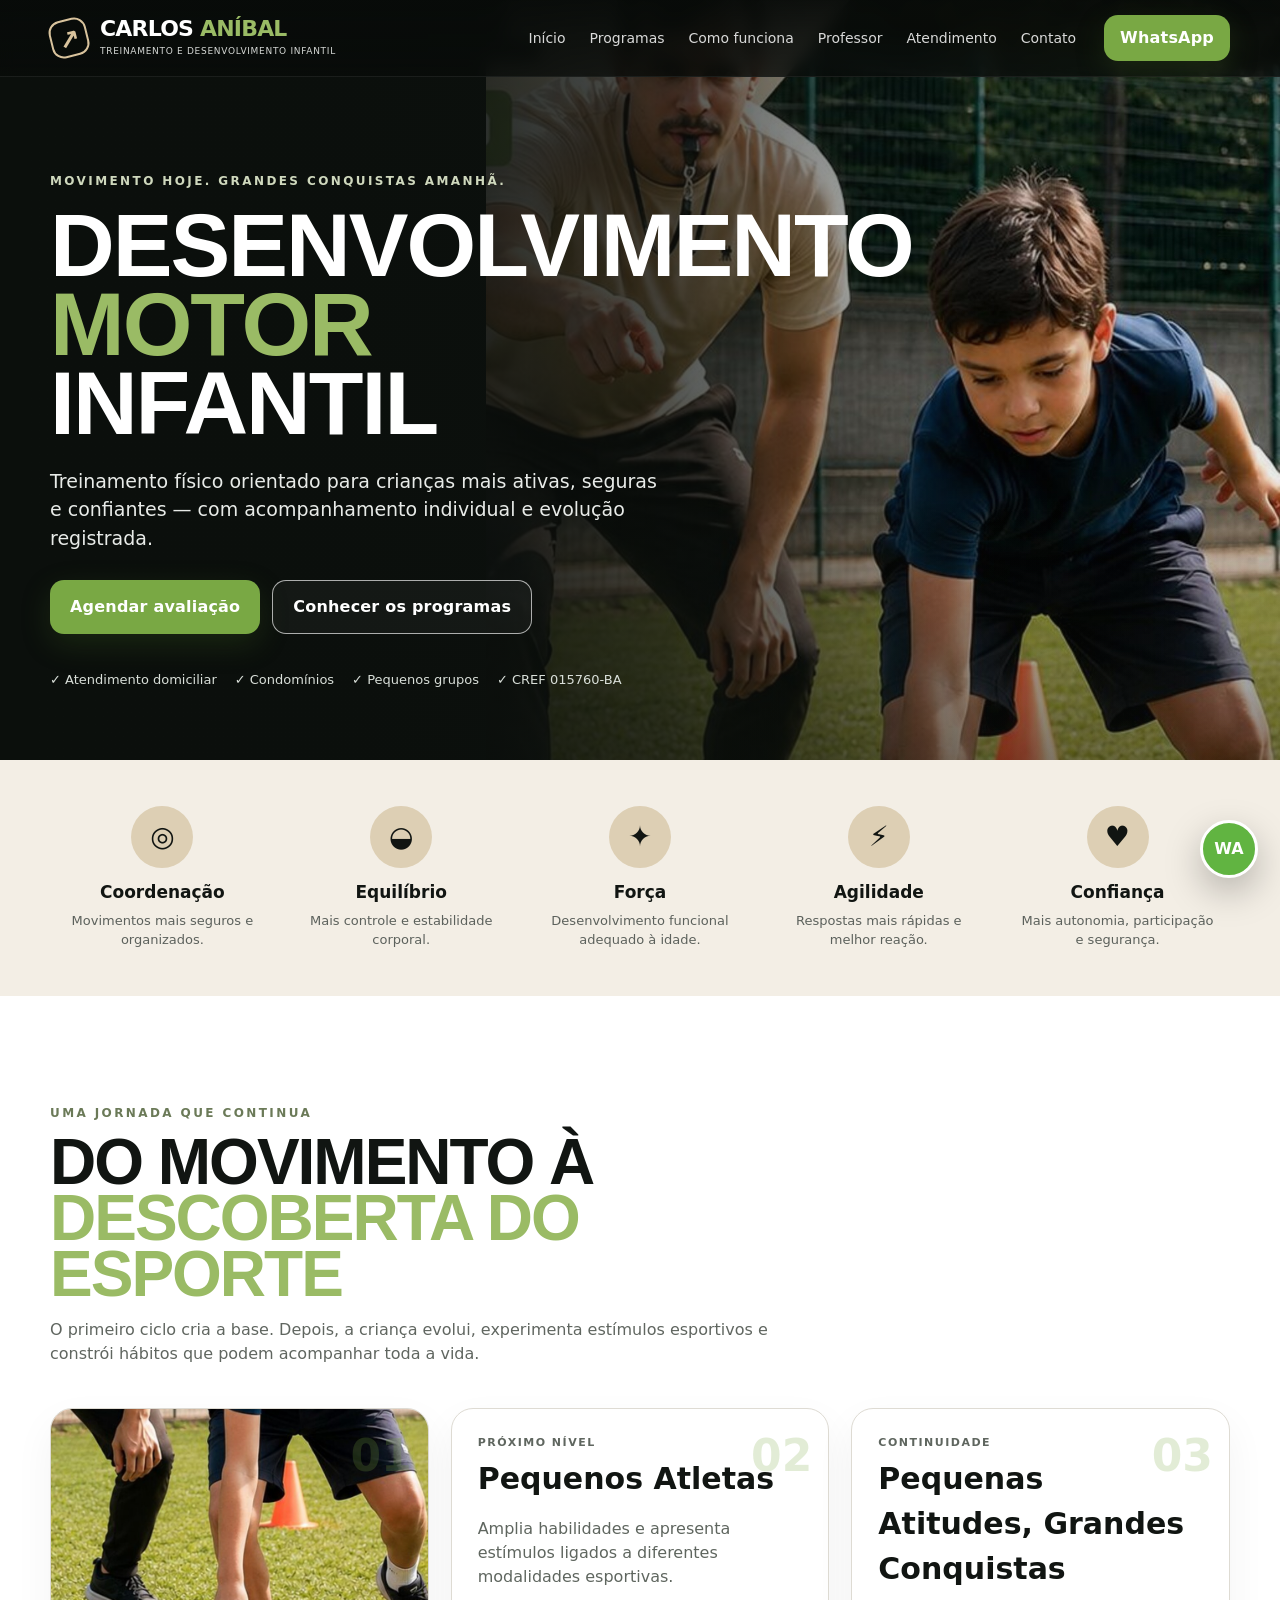
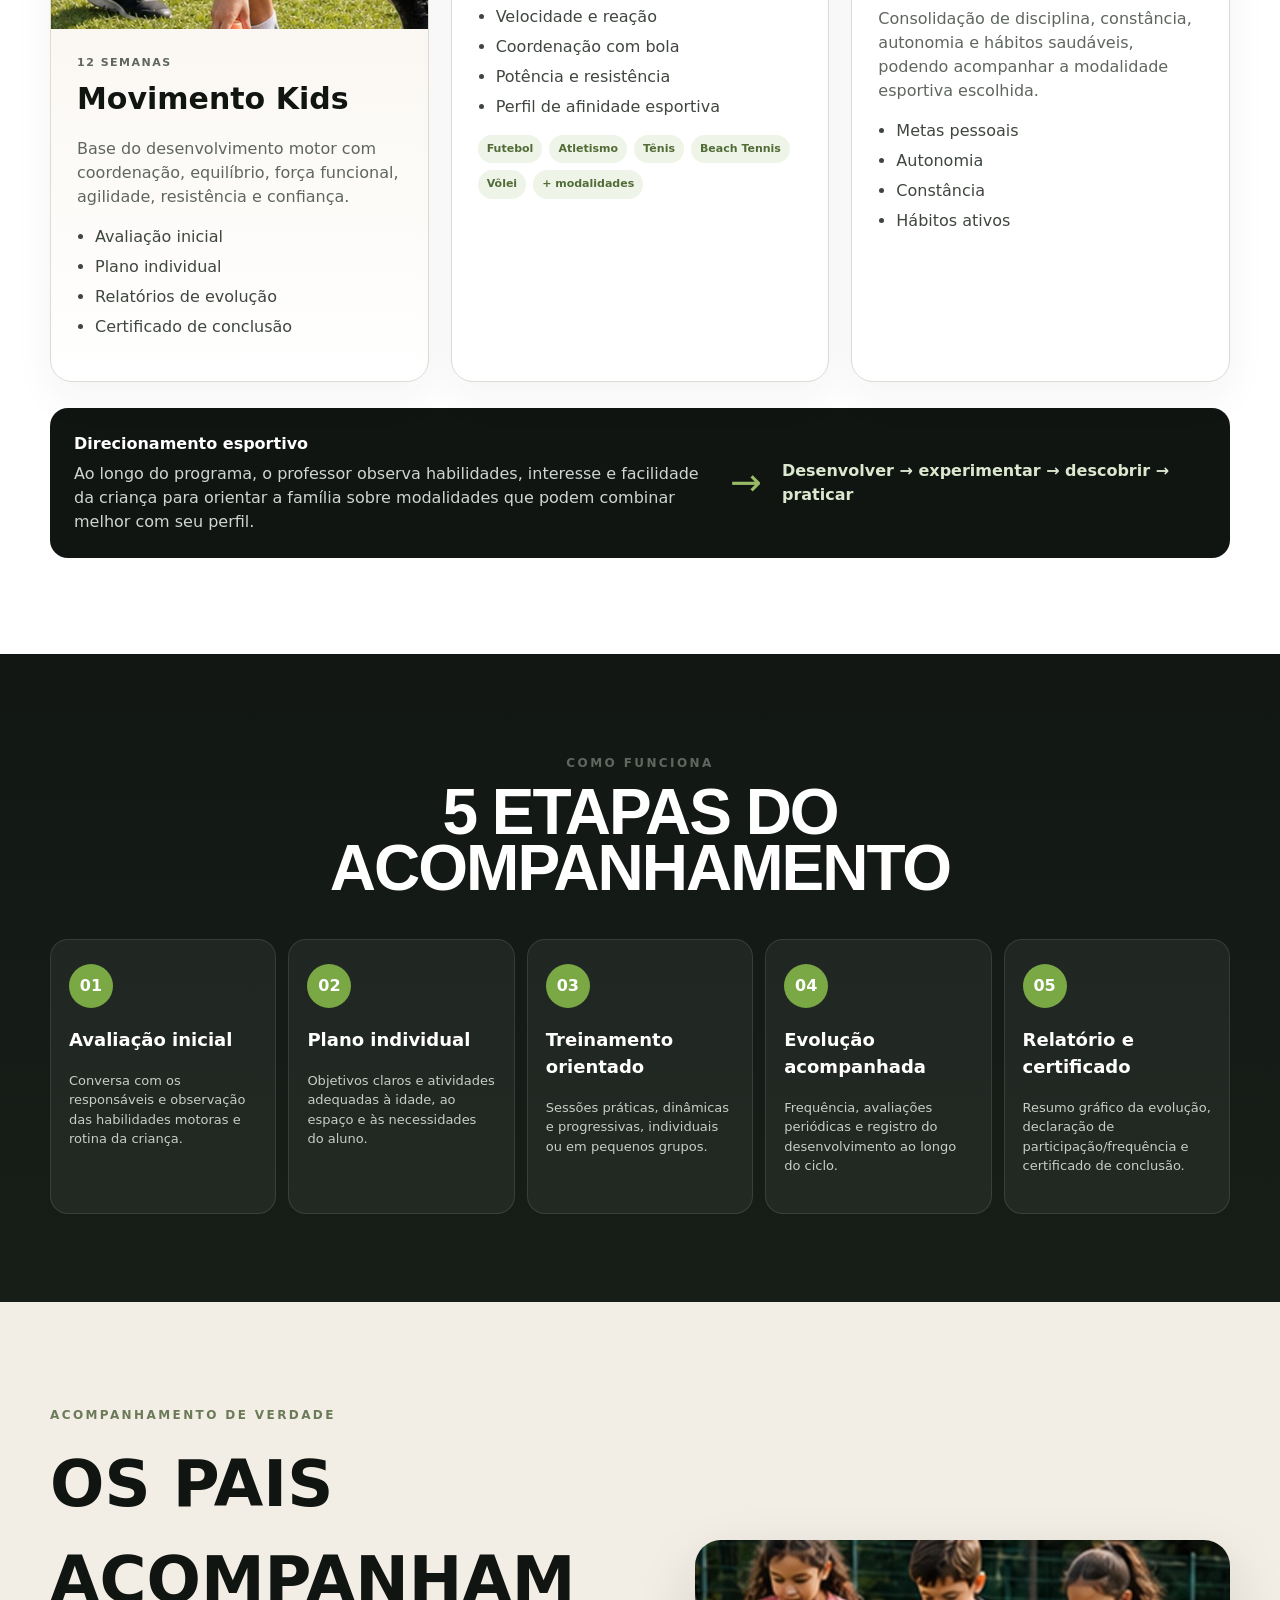
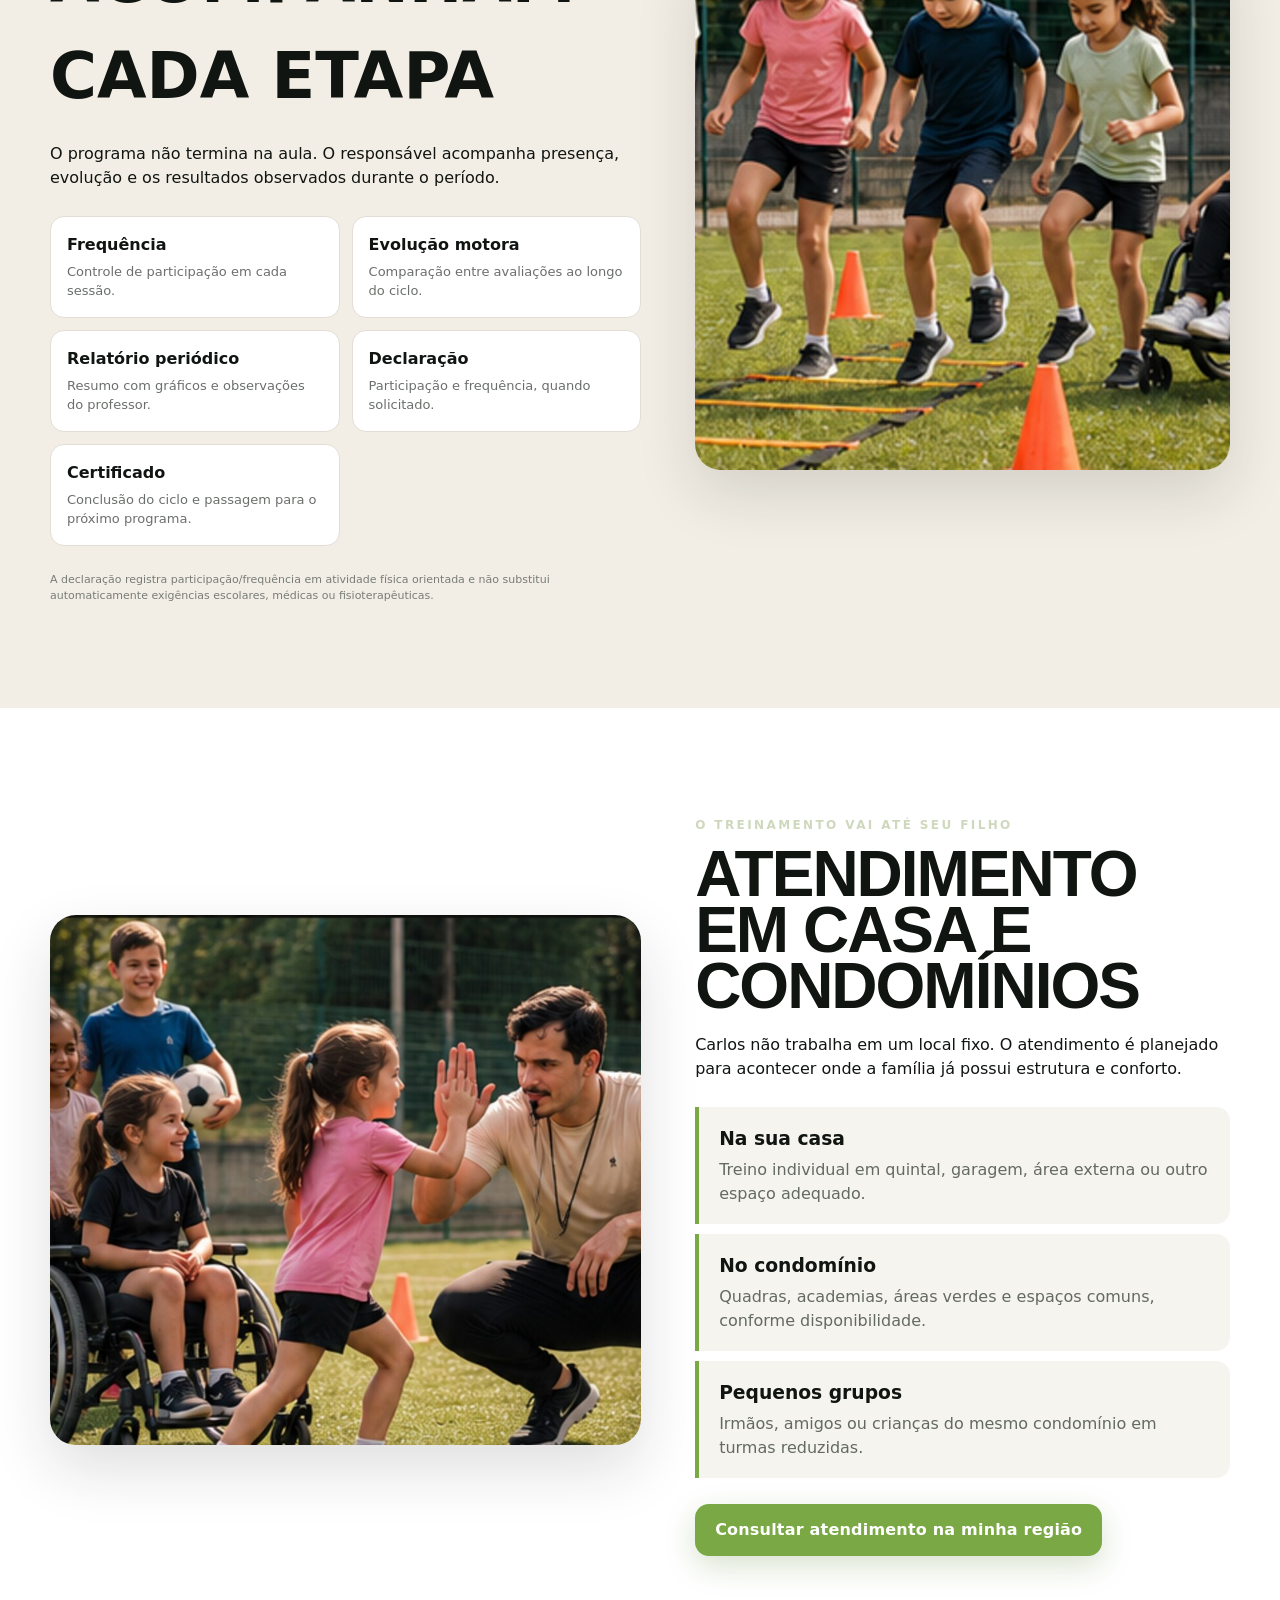
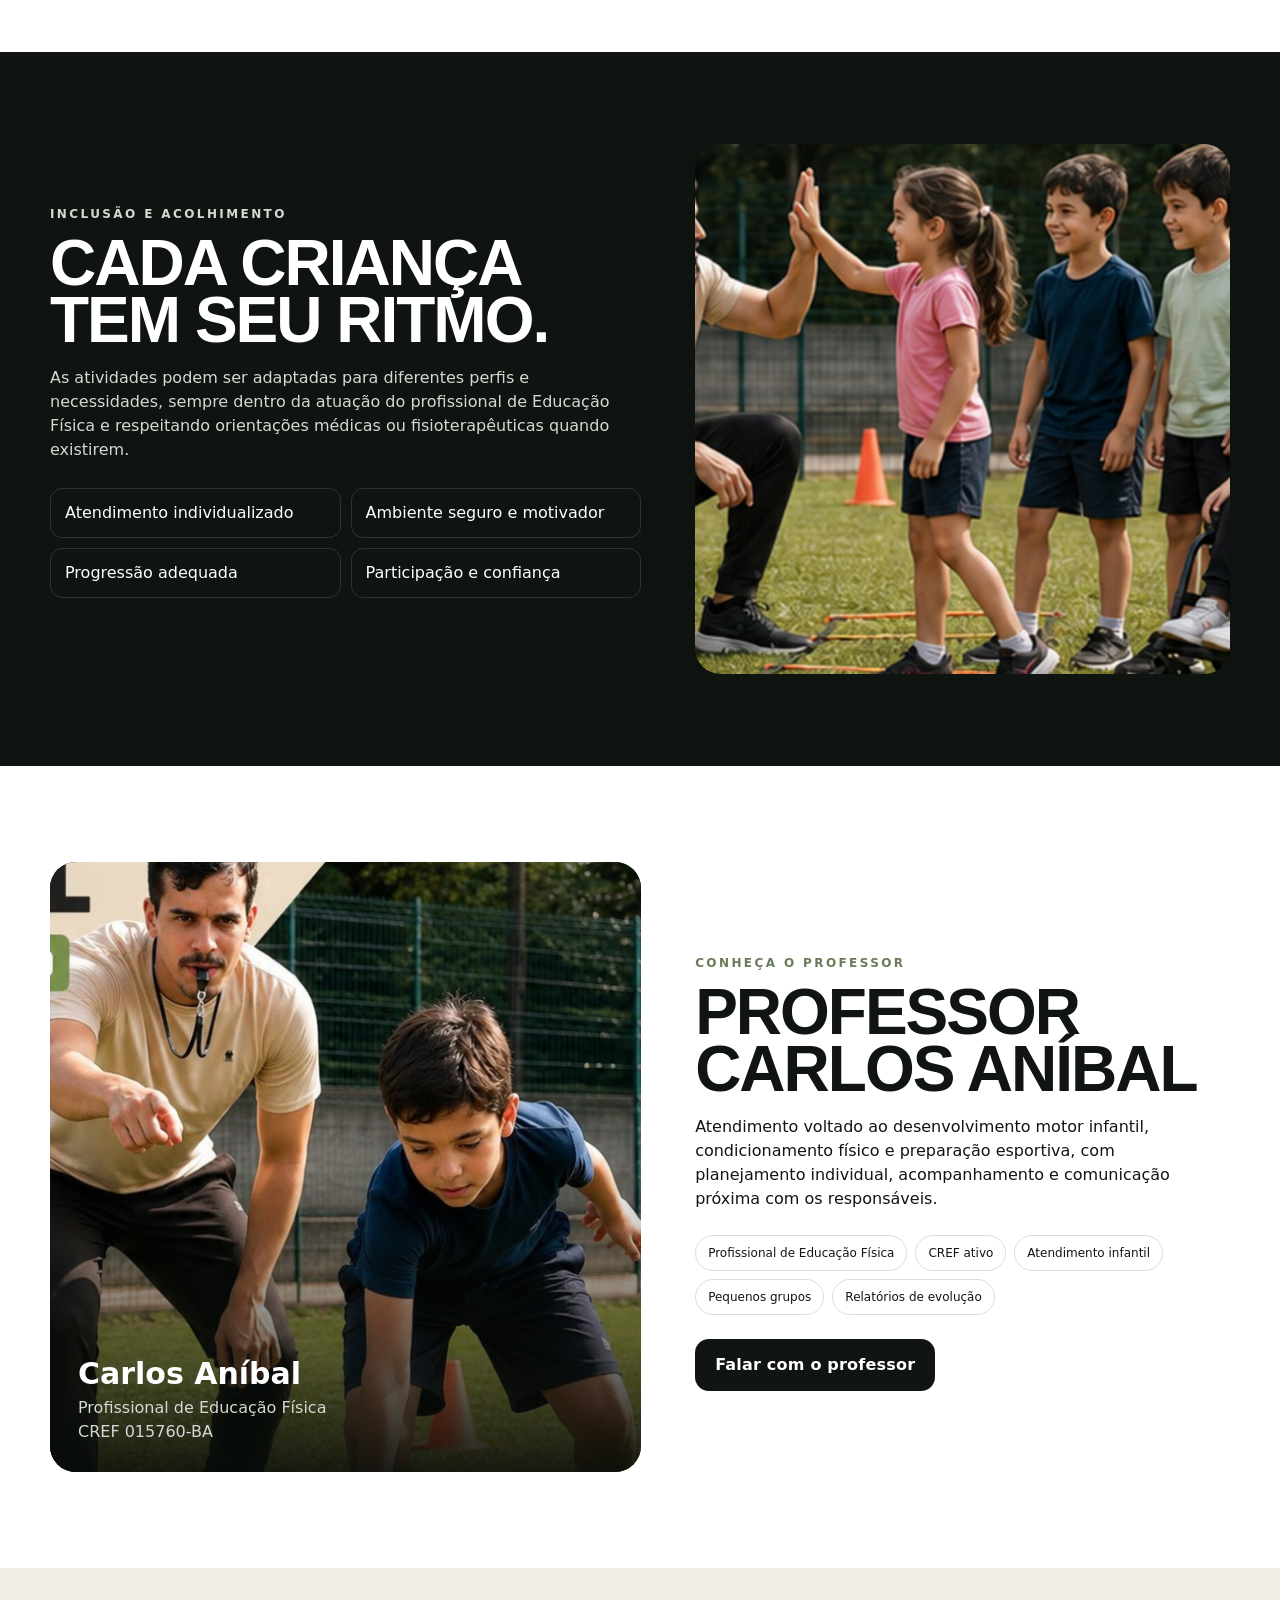
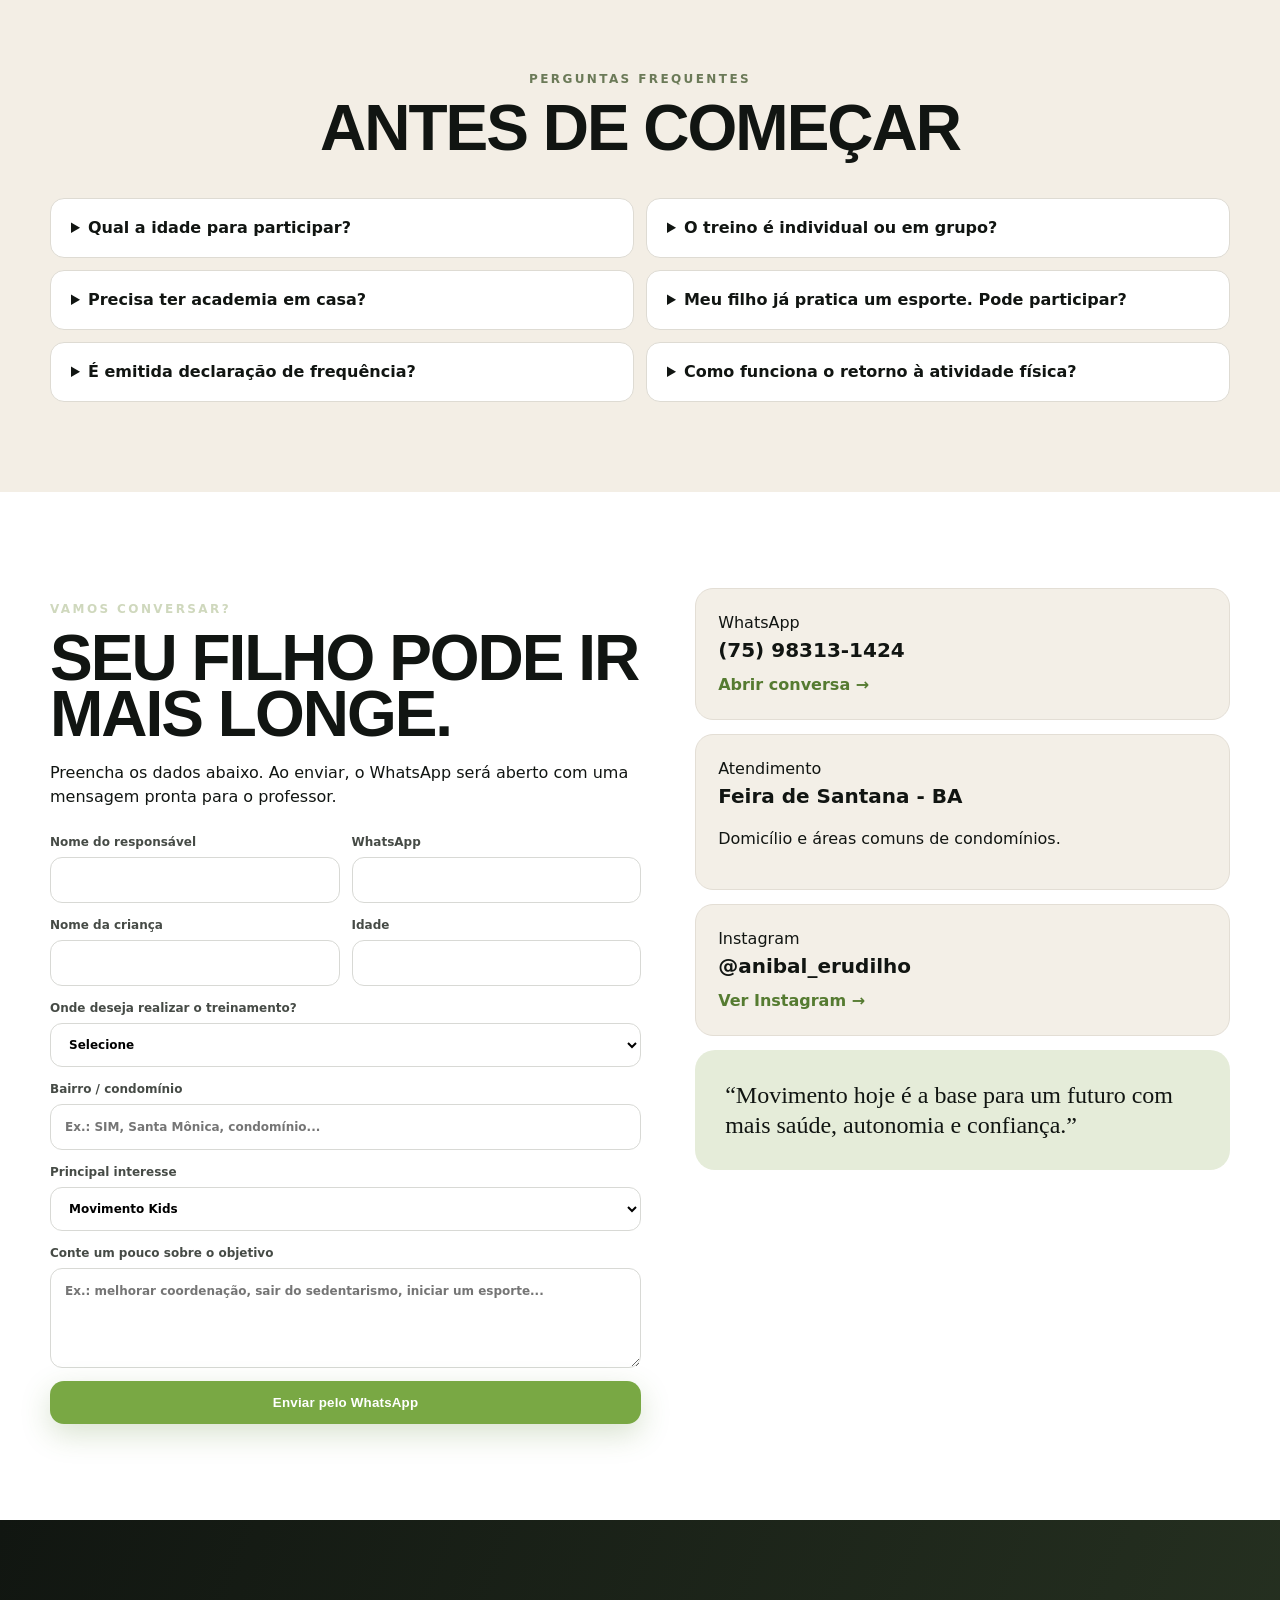
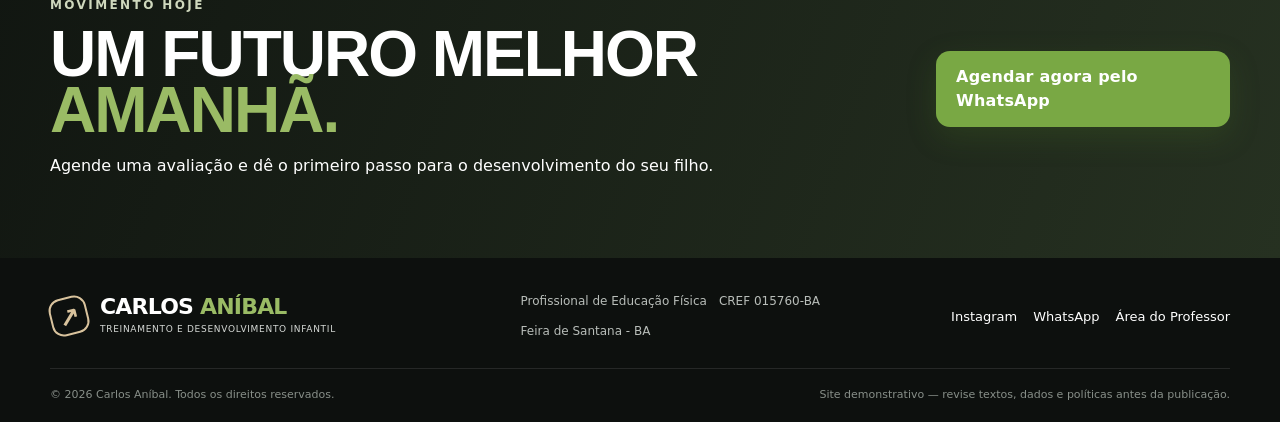
==== index.html @ 3e988e14 "aumento index e elimino preview" ====
<!doctype html>
<html lang="pt-BR">
<head>
<meta charset="utf-8">
<meta name="viewport" content="width=device-width,initial-scale=1">
<meta name="theme-color" content="#101411">
<meta name="description" content="Treinamento infantil personalizado em domicílio e condomínios em Feira de Santana. Desenvolvimento motor, coordenação, equilíbrio, agilidade e preparação esportiva.">
<title>Carlos Aníbal | Treinamento e Desenvolvimento Infantil</title>
<link rel="stylesheet" href="assets/css/style.css">
</head>
<body>
<header class="site-header" id="inicio">
  <div class="container nav-wrap">
    <a class="brand" href="#inicio" aria-label="Carlos Aníbal - Início">
      <span class="brand-icon" aria-hidden="true">↗</span>
      <span><strong>CARLOS <em>ANÍBAL</em></strong><small>Treinamento e Desenvolvimento Infantil</small></span>
    </a>
    <button class="nav-toggle" id="navToggle" aria-label="Abrir menu" aria-expanded="false">☰</button>
    <nav class="main-nav" id="mainNav">
      <a href="#inicio">Início</a>
      <a href="#programas">Programas</a>
      <a href="#como-funciona">Como funciona</a>
      <a href="#professor">Professor</a>
      <a href="#atendimento">Atendimento</a>
      <a href="#contato">Contato</a>
    </nav>
    <a class="btn btn-whatsapp nav-cta" href="https://wa.me/5575983131424?text=Ol%C3%A1%2C%20Professor%20Carlos%20An%C3%ADbal%21%20Gostaria%20de%20saber%20mais%20sobre%20o%20treinamento%20infantil%20e%20agendar%20uma%20avalia%C3%A7%C3%A3o." target="_blank" rel="noopener">WhatsApp</a>
  </div>
</header>

<main>
<section class="hero">
  <div class="hero-media" aria-hidden="true"><img src="assets/img/hero-carlos.jpg" alt=""></div>
  <div class="hero-overlay"></div>
  <div class="container hero-grid">
    <div class="hero-copy reveal">
      <p class="eyebrow">Movimento hoje. Grandes conquistas amanhã.</p>
      <h1>DESENVOLVIMENTO <span>MOTOR</span> INFANTIL</h1>
      <p class="hero-lead">Treinamento físico orientado para crianças mais ativas, seguras e confiantes — com acompanhamento individual e evolução registrada.</p>
      <div class="hero-actions">
        <a class="btn btn-primary" href="https://wa.me/5575983131424?text=Ol%C3%A1%2C%20Professor%20Carlos%20An%C3%ADbal%21%20Gostaria%20de%20saber%20mais%20sobre%20o%20treinamento%20infantil%20e%20agendar%20uma%20avalia%C3%A7%C3%A3o." target="_blank" rel="noopener">Agendar avaliação</a>
        <a class="btn btn-ghost" href="#programas">Conhecer os programas</a>
      </div>
      <div class="trust-row">
        <span>✓ Atendimento domiciliar</span>
        <span>✓ Condomínios</span>
        <span>✓ Pequenos grupos</span>
        <span>✓ CREF 015760-BA</span>
      </div>
    </div>
  </div>
</section>

<section class="benefits section-light">
  <div class="container benefit-grid">
    <article><span class="round-icon">◎</span><h3>Coordenação</h3><p>Movimentos mais seguros e organizados.</p></article>
    <article><span class="round-icon">◒</span><h3>Equilíbrio</h3><p>Mais controle e estabilidade corporal.</p></article>
    <article><span class="round-icon">✦</span><h3>Força</h3><p>Desenvolvimento funcional adequado à idade.</p></article>
    <article><span class="round-icon">⚡</span><h3>Agilidade</h3><p>Respostas mais rápidas e melhor reação.</p></article>
    <article><span class="round-icon">♥</span><h3>Confiança</h3><p>Mais autonomia, participação e segurança.</p></article>
  </div>
</section>

<section class="programs" id="programas">
  <div class="container">
    <div class="section-heading reveal">
      <p class="eyebrow dark">Uma jornada que continua</p>
      <h2>DO MOVIMENTO À <span>DESCOBERTA DO ESPORTE</span></h2>
      <p>O primeiro ciclo cria a base. Depois, a criança evolui, experimenta estímulos esportivos e constrói hábitos que podem acompanhar toda a vida.</p>
    </div>
    <div class="journey-line reveal">
      <article class="program-card featured">
        <div class="program-number">01</div>
        <div class="program-image"><img src="assets/img/movimento-kids.jpg" alt="Criança em atividade de desenvolvimento motor"></div>
        <div class="program-body">
          <p class="kicker">12 semanas</p>
          <h3>Movimento Kids</h3>
          <p>Base do desenvolvimento motor com coordenação, equilíbrio, força funcional, agilidade, resistência e confiança.</p>
          <ul><li>Avaliação inicial</li><li>Plano individual</li><li>Relatórios de evolução</li><li>Certificado de conclusão</li></ul>
        </div>
      </article>
      <article class="program-card">
        <div class="program-number">02</div>
        <div class="program-body">
          <p class="kicker">Próximo nível</p>
          <h3>Pequenos Atletas</h3>
          <p>Amplia habilidades e apresenta estímulos ligados a diferentes modalidades esportivas.</p>
          <ul><li>Velocidade e reação</li><li>Coordenação com bola</li><li>Potência e resistência</li><li>Perfil de afinidade esportiva</li></ul>
          <div class="sport-tags"><span>Futebol</span><span>Atletismo</span><span>Tênis</span><span>Beach Tennis</span><span>Vôlei</span><span>+ modalidades</span></div>
        </div>
      </article>
      <article class="program-card">
        <div class="program-number">03</div>
        <div class="program-body">
          <p class="kicker">Continuidade</p>
          <h3>Pequenas Atitudes, Grandes Conquistas</h3>
          <p>Consolidação de disciplina, constância, autonomia e hábitos saudáveis, podendo acompanhar a modalidade esportiva escolhida.</p>
          <ul><li>Metas pessoais</li><li>Autonomia</li><li>Constância</li><li>Hábitos ativos</li></ul>
        </div>
      </article>
    </div>
    <div class="sports-direction reveal">
      <div><strong>Direcionamento esportivo</strong><p>Ao longo do programa, o professor observa habilidades, interesse e facilidade da criança para orientar a família sobre modalidades que podem combinar melhor com seu perfil.</p></div>
      <span class="direction-arrow">→</span>
      <div class="direction-result"><strong>Desenvolver → experimentar → descobrir → praticar</strong></div>
    </div>
  </div>
</section>

<section class="how" id="como-funciona">
  <div class="container">
    <div class="section-heading centered reveal">
      <p class="eyebrow">Como funciona</p>
      <h2>5 ETAPAS DO ACOMPANHAMENTO</h2>
    </div>
    <div class="steps">
      <article><span>01</span><h3>Avaliação inicial</h3><p>Conversa com os responsáveis e observação das habilidades motoras e rotina da criança.</p></article>
      <article><span>02</span><h3>Plano individual</h3><p>Objetivos claros e atividades adequadas à idade, ao espaço e às necessidades do aluno.</p></article>
      <article><span>03</span><h3>Treinamento orientado</h3><p>Sessões práticas, dinâmicas e progressivas, individuais ou em pequenos grupos.</p></article>
      <article><span>04</span><h3>Evolução acompanhada</h3><p>Frequência, avaliações periódicas e registro do desenvolvimento ao longo do ciclo.</p></article>
      <article><span>05</span><h3>Relatório e certificado</h3><p>Resumo gráfico da evolução, declaração de participação/frequência e certificado de conclusão.</p></article>
    </div>
  </div>
</section>

<section class="parents section-light">
  <div class="container parents-grid">
    <div class="parents-copy reveal">
      <p class="eyebrow dark">Acompanhamento de verdade</p>
      <h2>OS PAIS ACOMPANHAM CADA ETAPA</h2>
      <p>O programa não termina na aula. O responsável acompanha presença, evolução e os resultados observados durante o período.</p>
      <div class="parent-items">
        <div><strong>Frequência</strong><span>Controle de participação em cada sessão.</span></div>
        <div><strong>Evolução motora</strong><span>Comparação entre avaliações ao longo do ciclo.</span></div>
        <div><strong>Relatório periódico</strong><span>Resumo com gráficos e observações do professor.</span></div>
        <div><strong>Declaração</strong><span>Participação e frequência, quando solicitado.</span></div>
        <div><strong>Certificado</strong><span>Conclusão do ciclo e passagem para o próximo programa.</span></div>
      </div>
      <p class="fine-print">A declaração registra participação/frequência em atividade física orientada e não substitui automaticamente exigências escolares, médicas ou fisioterapêuticas.</p>
    </div>
    <div class="parents-visual reveal"><img src="assets/img/inclusao-grupo.jpg" alt="Professor acompanhando crianças em atividade física inclusiva"></div>
  </div>
</section>

<section class="attendance" id="atendimento">
  <div class="container attendance-grid">
    <div class="attendance-visual reveal"><img src="assets/img/grupo-contato.jpg" alt="Atendimento infantil com professor e crianças"></div>
    <div class="attendance-copy reveal">
      <p class="eyebrow">O treinamento vai até seu filho</p>
      <h2>ATENDIMENTO EM CASA E CONDOMÍNIOS</h2>
      <p>Carlos não trabalha em um local fixo. O atendimento é planejado para acontecer onde a família já possui estrutura e conforto.</p>
      <div class="service-cards">
        <article><h3>Na sua casa</h3><p>Treino individual em quintal, garagem, área externa ou outro espaço adequado.</p></article>
        <article><h3>No condomínio</h3><p>Quadras, academias, áreas verdes e espaços comuns, conforme disponibilidade.</p></article>
        <article><h3>Pequenos grupos</h3><p>Irmãos, amigos ou crianças do mesmo condomínio em turmas reduzidas.</p></article>
      </div>
      <a class="btn btn-primary" href="#contato">Consultar atendimento na minha região</a>
    </div>
  </div>
</section>

<section class="inclusive section-dark">
  <div class="container inclusive-grid">
    <div class="inclusive-copy reveal">
      <p class="eyebrow">Inclusão e acolhimento</p>
      <h2>CADA CRIANÇA TEM SEU RITMO.</h2>
      <p>As atividades podem ser adaptadas para diferentes perfis e necessidades, sempre dentro da atuação do profissional de Educação Física e respeitando orientações médicas ou fisioterapêuticas quando existirem.</p>
      <ul class="check-list"><li>Atendimento individualizado</li><li>Ambiente seguro e motivador</li><li>Progressão adequada</li><li>Participação e confiança</li></ul>
    </div>
    <div class="inclusive-visual reveal"><img src="assets/img/professor-criancas.jpg" alt="Professor com crianças em atividade física inclusiva"></div>
  </div>
</section>

<section class="professor" id="professor">
  <div class="container professor-grid">
    <div class="professor-card reveal"><img src="assets/img/hero-carlos.jpg" alt="Professor Carlos Aníbal"><div><strong>Carlos Aníbal</strong><span>Profissional de Educação Física</span><span>CREF 015760-BA</span></div></div>
    <div class="professor-copy reveal">
      <p class="eyebrow dark">Conheça o professor</p>
      <h2>PROFESSOR CARLOS ANÍBAL</h2>
      <p>Atendimento voltado ao desenvolvimento motor infantil, condicionamento físico e preparação esportiva, com planejamento individual, acompanhamento e comunicação próxima com os responsáveis.</p>
      <div class="credentials">
        <span>Profissional de Educação Física</span><span>CREF ativo</span><span>Atendimento infantil</span><span>Pequenos grupos</span><span>Relatórios de evolução</span>
      </div>
      <a class="btn btn-dark" href="https://wa.me/5575983131424?text=Ol%C3%A1%2C%20Professor%20Carlos%20An%C3%ADbal%21%20Gostaria%20de%20saber%20mais%20sobre%20o%20treinamento%20infantil%20e%20agendar%20uma%20avalia%C3%A7%C3%A3o." target="_blank" rel="noopener">Falar com o professor</a>
    </div>
  </div>
</section>

<section class="faq section-light">
  <div class="container">
    <div class="section-heading centered reveal"><p class="eyebrow dark">Perguntas frequentes</p><h2>ANTES DE COMEÇAR</h2></div>
    <div class="faq-grid">
      <details><summary>Qual a idade para participar?</summary><p>O atendimento é pensado principalmente para crianças em idade escolar. A faixa e o plano são definidos na avaliação inicial.</p></details>
      <details><summary>O treino é individual ou em grupo?</summary><p>As duas opções são possíveis. O atendimento individual oferece foco total; pequenos grupos favorecem interação e motivação.</p></details>
      <details><summary>Precisa ter academia em casa?</summary><p>Não. O programa pode usar materiais portáteis e o espaço disponível, desde que seja adequado e seguro para a atividade.</p></details>
      <details><summary>Meu filho já pratica um esporte. Pode participar?</summary><p>Sim. O treinamento pode atuar como preparação física complementar e ajudar a desenvolver capacidades úteis à modalidade.</p></details>
      <details><summary>É emitida declaração de frequência?</summary><p>Sim. O painel administrativo registra presença e permite gerar declaração de participação/frequência conforme o período realizado.</p></details>
      <details><summary>Como funciona o retorno à atividade física?</summary><p>Quando houver condição clínica, lesão ou recuperação, o treinamento deve respeitar a liberação e as orientações do profissional de saúde responsável.</p></details>
    </div>
  </div>
</section>

<section class="contact" id="contato">
  <div class="container contact-grid">
    <div class="contact-copy reveal">
      <p class="eyebrow">Vamos conversar?</p>
      <h2>SEU FILHO PODE IR MAIS LONGE.</h2>
      <p>Preencha os dados abaixo. Ao enviar, o WhatsApp será aberto com uma mensagem pronta para o professor.</p>
      <form id="contactForm" class="contact-form" data-whatsapp="5575983131424">
        <div class="field-row"><label>Nome do responsável<input required name="responsavel" autocomplete="name"></label><label>WhatsApp<input required name="telefone" inputmode="tel" autocomplete="tel"></label></div>
        <div class="field-row"><label>Nome da criança<input required name="crianca"></label><label>Idade<input required name="idade" type="number" min="3" max="18"></label></div>
        <label>Onde deseja realizar o treinamento?<select name="local" required><option value="">Selecione</option><option>Minha residência</option><option>Meu condomínio</option><option>Área comum do condomínio</option><option>Ainda não sei</option></select></label>
        <label>Bairro / condomínio<input name="bairro" placeholder="Ex.: SIM, Santa Mônica, condomínio..."></label>
        <label>Principal interesse<select name="interesse"><option>Movimento Kids</option><option>Pequenos Atletas</option><option>Preparação esportiva</option><option>Retorno gradual à atividade física</option><option>Pequenos grupos</option><option>Quero orientação do professor</option></select></label>
        <label>Conte um pouco sobre o objetivo<textarea name="objetivo" rows="4" placeholder="Ex.: melhorar coordenação, sair do sedentarismo, iniciar um esporte..."></textarea></label>
        <button class="btn btn-primary" type="submit">Enviar pelo WhatsApp</button>
      </form>
    </div>
    <aside class="contact-aside reveal">
      <div class="contact-box"><span>WhatsApp</span><strong>(75) 98313-1424</strong><a href="https://wa.me/5575983131424?text=Ol%C3%A1%2C%20Professor%20Carlos%20An%C3%ADbal%21%20Gostaria%20de%20saber%20mais%20sobre%20o%20treinamento%20infantil%20e%20agendar%20uma%20avalia%C3%A7%C3%A3o." target="_blank" rel="noopener">Abrir conversa →</a></div>
      <div class="contact-box"><span>Atendimento</span><strong>Feira de Santana - BA</strong><p>Domicílio e áreas comuns de condomínios.</p></div>
      <div class="contact-box"><span>Instagram</span><strong>@anibal_erudilho</strong><a href="https://instagram.com/anibal_erudilho" target="_blank" rel="noopener">Ver Instagram →</a></div>
      <blockquote>“Movimento hoje é a base para um futuro com mais saúde, autonomia e confiança.”</blockquote>
    </aside>
  </div>
</section>

<section class="final-cta">
  <div class="container final-cta-inner reveal"><div><p class="eyebrow">Movimento hoje</p><h2>UM FUTURO MELHOR <span>AMANHÃ.</span></h2><p>Agende uma avaliação e dê o primeiro passo para o desenvolvimento do seu filho.</p></div><a class="btn btn-primary" href="https://wa.me/5575983131424?text=Ol%C3%A1%2C%20Professor%20Carlos%20An%C3%ADbal%21%20Gostaria%20de%20saber%20mais%20sobre%20o%20treinamento%20infantil%20e%20agendar%20uma%20avalia%C3%A7%C3%A3o." target="_blank" rel="noopener">Agendar agora pelo WhatsApp</a></div>
</section>
</main>

<footer class="site-footer">
  <div class="container footer-top">
    <a class="brand" href="#inicio"><span class="brand-icon">↗</span><span><strong>CARLOS <em>ANÍBAL</em></strong><small>Treinamento e Desenvolvimento Infantil</small></span></a>
    <div class="footer-meta"><span>Profissional de Educação Física</span><span>CREF 015760-BA</span><span>Feira de Santana - BA</span></div>
    <div class="footer-links"><a href="https://instagram.com/anibal_erudilho" target="_blank" rel="noopener">Instagram</a><a href="https://wa.me/5575983131424?text=Ol%C3%A1%2C%20Professor%20Carlos%20An%C3%ADbal%21%20Gostaria%20de%20saber%20mais%20sobre%20o%20treinamento%20infantil%20e%20agendar%20uma%20avalia%C3%A7%C3%A3o." target="_blank" rel="noopener">WhatsApp</a><a href="admin/login.php">Área do Professor</a></div>
  </div>
  <div class="container footer-bottom"><span>© 2026 Carlos Aníbal. Todos os direitos reservados.</span><span>Site demonstrativo — revise textos, dados e políticas antes da publicação.</span></div>
</footer>

<a class="floating-wa" href="https://wa.me/5575983131424?text=Ol%C3%A1%2C%20Professor%20Carlos%20An%C3%ADbal%21%20Gostaria%20de%20saber%20mais%20sobre%20o%20treinamento%20infantil%20e%20agendar%20uma%20avalia%C3%A7%C3%A3o." target="_blank" rel="noopener" aria-label="Falar no WhatsApp">WA</a>
<script src="assets/js/script.js"></script>
</body>
</html>
---- assets/css/style.css ----
:root{
  --ink:#111512;--ink2:#1a201b;--green:#79a844;--green2:#9abb65;--cream:#f3eee5;--sand:#d9c39d;--white:#fff;--muted:#687069;--line:#dedbd3;--max:1180px;--radius:22px;
}
*{box-sizing:border-box}html{scroll-behavior:smooth}body{margin:0;font-family:Inter,ui-sans-serif,system-ui,-apple-system,BlinkMacSystemFont,"Segoe UI",sans-serif;color:var(--ink);background:#fff;line-height:1.5}img{display:block;max-width:100%}a{color:inherit;text-decoration:none}.container{width:min(var(--max),calc(100% - 40px));margin:auto}.site-header{position:fixed;inset:0 0 auto;z-index:1000;background:linear-gradient(to bottom,rgba(8,11,9,.96),rgba(8,11,9,.78));backdrop-filter:blur(8px);border-bottom:1px solid rgba(255,255,255,.08)}.nav-wrap{height:76px;display:flex;align-items:center;gap:28px}.brand{display:flex;align-items:center;gap:12px;color:#fff;min-width:max-content}.brand-icon{width:38px;height:38px;border:2px solid var(--sand);color:var(--sand);display:grid;place-items:center;border-radius:12px;font-size:26px;font-weight:900;transform:rotate(-14deg)}.brand strong{display:block;font-size:22px;line-height:1;font-weight:900;letter-spacing:-.8px}.brand em{font-style:normal;color:var(--green2)}.brand small{display:block;margin-top:5px;font-size:9px;text-transform:uppercase;letter-spacing:.7px;color:#d7dad7}.main-nav{margin-left:auto;display:flex;align-items:center;gap:24px}.main-nav a{color:#f5f5f5;font-size:14px;opacity:.88}.main-nav a:hover{color:var(--green2)}.btn{border:0;border-radius:14px;padding:14px 20px;font-weight:800;letter-spacing:.2px;display:inline-flex;align-items:center;justify-content:center;gap:9px;cursor:pointer;transition:.2s ease}.btn:hover{transform:translateY(-2px)}.btn-primary,.btn-whatsapp{background:var(--green);color:#fff;box-shadow:0 10px 30px rgba(78,121,35,.22)}.btn-whatsapp{padding:11px 16px}.btn-ghost{border:1px solid rgba(255,255,255,.65);color:#fff;background:rgba(255,255,255,.04)}.btn-dark{background:var(--ink);color:#fff}.nav-toggle{display:none;background:none;border:0;color:#fff;font-size:26px}.hero{min-height:760px;position:relative;background:#0d120f;color:#fff;overflow:hidden}.hero-media{position:absolute;inset:0 0 0 38%;}.hero-media img{width:100%;height:100%;object-fit:cover;object-position:center 28%}.hero-overlay{position:absolute;inset:0;background:linear-gradient(90deg,#0b0f0c 0%,rgba(11,15,12,.96) 28%,rgba(11,15,12,.72) 52%,rgba(11,15,12,.15) 78%,rgba(11,15,12,.08) 100%),linear-gradient(0deg,rgba(11,15,12,.45),transparent 35%)}.hero-grid{position:relative;z-index:2;min-height:760px;display:grid;align-items:center;padding-top:90px}.hero-copy{max-width:700px}.eyebrow{text-transform:uppercase;letter-spacing:2.4px;font-size:12px;font-weight:800;color:#cfd8bd}.eyebrow.dark{color:#6b7a58}.hero h1,.section-heading h2,.attendance h2,.inclusive h2,.professor h2,.contact h2,.final-cta h2{font-family:"Arial Narrow",Impact,Haettenschweiler,sans-serif;font-size:clamp(52px,7vw,92px);line-height:.88;margin:16px 0 24px;letter-spacing:-2px}.hero h1 span,.section-heading h2 span,.final-cta h2 span{color:var(--green2)}.hero-lead{font-size:19px;max-width:620px;color:#e8ebe8}.hero-actions{display:flex;gap:12px;flex-wrap:wrap;margin-top:28px}.trust-row{display:flex;gap:18px;flex-wrap:wrap;margin-top:36px;color:#d9dfd9;font-size:13px}.benefits{padding:34px 0}.section-light{background:var(--cream)}.benefit-grid{display:grid;grid-template-columns:repeat(5,1fr);gap:14px}.benefit-grid article{text-align:center;padding:12px}.round-icon{display:grid;place-items:center;width:62px;height:62px;border-radius:50%;background:#ddcfb4;margin:0 auto 12px;font-size:28px}.benefit-grid h3{margin:5px 0;font-size:17px}.benefit-grid p{margin:0;color:#5c615c;font-size:13px}.programs{padding:96px 0;background:#fff}.section-heading{max-width:780px;margin-bottom:42px}.section-heading.centered{text-align:center;margin-left:auto;margin-right:auto}.section-heading h2{font-size:clamp(42px,5vw,68px);margin:9px 0 16px}.section-heading p{color:#606660}.journey-line{display:grid;grid-template-columns:repeat(3,1fr);gap:22px}.program-card{border:1px solid var(--line);border-radius:var(--radius);overflow:hidden;background:#fff;position:relative;box-shadow:0 16px 40px rgba(26,32,27,.05)}.program-card.featured{background:linear-gradient(180deg,#f8f3eb,#fff)}.program-number{position:absolute;top:14px;right:16px;font-size:44px;font-weight:900;color:rgba(121,168,68,.22);z-index:2}.program-image{height:220px;overflow:hidden}.program-image img{width:100%;height:100%;object-fit:cover}.program-body{padding:26px}.kicker{text-transform:uppercase;letter-spacing:1.5px;font-size:11px;color:#6b8d45;font-weight:900;margin:0}.program-card h3{font-size:30px;margin:4px 0 12px}.program-card p{color:#5f665f}.program-card ul{padding-left:18px;color:#3f463f}.program-card li{margin:6px 0}.sport-tags{display:flex;flex-wrap:wrap;gap:7px;margin-top:16px}.sport-tags span{background:#eef4e7;color:#526c37;border-radius:999px;padding:6px 9px;font-size:11px;font-weight:700}.sports-direction{margin-top:26px;border-radius:18px;padding:24px;background:var(--ink);color:#fff;display:grid;grid-template-columns:1.5fr auto 1fr;align-items:center;gap:20px}.sports-direction p{margin:6px 0 0;color:#cfd5d0}.direction-arrow{font-size:38px;color:var(--green2)}.direction-result{color:#dce7cf}.how{padding:88px 0;background:linear-gradient(180deg,#121713,#171e18);color:#fff}.how .section-heading h2{color:#fff}.steps{display:grid;grid-template-columns:repeat(5,1fr);gap:12px}.steps article{padding:24px 18px;border-radius:18px;background:rgba(255,255,255,.055);border:1px solid rgba(255,255,255,.1)}.steps span{display:grid;place-items:center;width:44px;height:44px;border-radius:50%;background:var(--green);font-weight:900}.steps h3{font-size:18px}.steps p{color:#c7cec8;font-size:13px}.parents{padding:92px 0}.parents-grid,.attendance-grid,.inclusive-grid,.professor-grid,.contact-grid{display:grid;grid-template-columns:1.05fr .95fr;gap:54px;align-items:center}.parents-copy h2,.attendance h2,.inclusive h2,.professor h2,.contact h2{font-size:clamp(42px,5vw,66px);margin:8px 0 18px}.parent-items{display:grid;grid-template-columns:repeat(2,1fr);gap:12px;margin:26px 0}.parent-items div{background:#fff;border:1px solid #e2ded6;padding:16px;border-radius:14px}.parent-items strong,.parent-items span{display:block}.parent-items span{font-size:13px;color:#6b6f6b;margin-top:5px}.parents-visual img,.attendance-visual img,.inclusive-visual img{width:100%;height:530px;object-fit:cover;border-radius:26px;box-shadow:0 24px 60px rgba(22,28,23,.14)}.fine-print{font-size:11px;color:#777c77}.attendance{padding:96px 0;background:#fff}.service-cards{display:grid;gap:10px;margin:26px 0}.service-cards article{padding:18px 20px;border-left:4px solid var(--green);background:#f6f4ee;border-radius:0 14px 14px 0}.service-cards h3{margin:0 0 5px}.service-cards p{margin:0;color:#636963}.section-dark{background:#0f1410;color:#fff}.inclusive{padding:92px 0}.inclusive-copy p{color:#d4d9d4}.check-list{display:grid;grid-template-columns:repeat(2,1fr);gap:10px;list-style:none;padding:0;margin:26px 0}.check-list li{padding:12px 14px;border:1px solid rgba(255,255,255,.13);border-radius:12px}.professor{padding:96px 0}.professor-card{position:relative;border-radius:26px;overflow:hidden;min-height:610px;background:#101510}.professor-card img{width:100%;height:610px;object-fit:cover;object-position:center 30%}.professor-card:after{content:"";position:absolute;inset:50% 0 0;background:linear-gradient(transparent,rgba(8,12,9,.92))}.professor-card>div{position:absolute;z-index:2;left:28px;right:28px;bottom:28px;color:#fff}.professor-card strong,.professor-card span{display:block}.professor-card strong{font-size:30px}.professor-card span{color:#d3d9d3}.credentials{display:flex;flex-wrap:wrap;gap:8px;margin:24px 0}.credentials span{border:1px solid #d9ded6;border-radius:999px;padding:8px 12px;font-size:12px}.faq{padding:90px 0}.faq-grid{display:grid;grid-template-columns:1fr 1fr;gap:12px}.faq details{background:#fff;border:1px solid #dedbd3;border-radius:14px;padding:17px 20px}.faq summary{font-weight:800;cursor:pointer}.faq p{color:#636963}.contact{padding:96px 0;background:#fff}.contact-grid{align-items:start}.contact-form{display:grid;gap:13px;margin-top:24px}.field-row{display:grid;grid-template-columns:1fr 1fr;gap:12px}.contact-form label{font-size:12px;font-weight:700;color:#464b46}.contact-form input,.contact-form select,.contact-form textarea{display:block;width:100%;margin-top:6px;border:1px solid #d8d9d5;border-radius:12px;padding:13px 14px;background:#fff;font:inherit}.contact-form input:focus,.contact-form select:focus,.contact-form textarea:focus{outline:2px solid rgba(121,168,68,.35);border-color:var(--green)}.contact-aside{display:grid;gap:14px}.contact-box{border-radius:18px;padding:22px;background:#f3efe7;border:1px solid #e3ded5}.contact-box span,.contact-box strong{display:block}.contact-box strong{font-size:20px}.contact-box a{display:inline-block;margin-top:8px;color:#557b31;font-weight:800}.contact-aside blockquote{margin:0;border-radius:20px;background:#e5ecd9;padding:30px;font-family:Georgia,serif;font-size:24px;line-height:1.25}.final-cta{padding:64px 0;background:linear-gradient(110deg,#111611,#263121);color:#fff}.final-cta-inner{display:flex;align-items:center;justify-content:space-between;gap:30px}.final-cta h2{font-size:clamp(38px,5vw,64px);margin:8px 0}.site-footer{background:#0d100e;color:#fff;padding:34px 0 18px}.footer-top{display:grid;grid-template-columns:1.1fr 1fr auto;align-items:center;gap:30px}.footer-meta{display:flex;flex-wrap:wrap;gap:12px;color:#b8bdb9;font-size:12px}.footer-links{display:flex;gap:16px;font-size:13px}.footer-bottom{border-top:1px solid rgba(255,255,255,.1);margin-top:28px;padding-top:18px;display:flex;justify-content:space-between;color:#888f89;font-size:11px}.floating-wa{position:fixed;right:22px;bottom:22px;z-index:1001;width:58px;height:58px;border-radius:50%;display:grid;place-items:center;background:#61b441;color:#fff;font-weight:900;box-shadow:0 14px 36px rgba(0,0,0,.25);border:3px solid #fff}.reveal{opacity:0;transform:translateY(18px);transition:opacity .55s ease,transform .55s ease}.reveal.in{opacity:1;transform:none}
@media(max-width:980px){.nav-cta{display:none}.main-nav{position:absolute;top:76px;left:20px;right:20px;background:#121713;border:1px solid rgba(255,255,255,.1);border-radius:16px;padding:16px;display:none;flex-direction:column;align-items:stretch}.main-nav.open{display:flex}.nav-toggle{display:block;margin-left:auto}.hero-media{inset:0}.hero-overlay{background:linear-gradient(90deg,rgba(8,12,9,.96),rgba(8,12,9,.72)),linear-gradient(0deg,rgba(8,12,9,.72),transparent)}.hero-copy{max-width:650px}.benefit-grid{grid-template-columns:repeat(3,1fr)}.journey-line{grid-template-columns:1fr}.steps{grid-template-columns:repeat(2,1fr)}.parents-grid,.attendance-grid,.inclusive-grid,.professor-grid,.contact-grid{grid-template-columns:1fr}.parents-visual{order:-1}.attendance-visual{order:2}.parents-visual img,.attendance-visual img,.inclusive-visual img{height:430px}.footer-top{grid-template-columns:1fr}.footer-links{flex-wrap:wrap}.final-cta-inner{align-items:flex-start;flex-direction:column}}
@media(max-width:640px){.container{width:min(100% - 28px,var(--max))}.nav-wrap{height:68px}.brand strong{font-size:18px}.brand small{font-size:7px}.brand-icon{width:32px;height:32px}.main-nav{top:68px}.hero{min-height:720px}.hero-grid{min-height:720px;padding-top:100px;align-items:end;padding-bottom:46px}.hero h1{font-size:54px}.hero-lead{font-size:16px}.hero-actions .btn{width:100%}.trust-row{font-size:11px;gap:9px}.benefit-grid{grid-template-columns:repeat(2,1fr)}.benefit-grid article:last-child{grid-column:1/-1}.programs,.parents,.attendance,.inclusive,.professor,.contact,.faq{padding:68px 0}.section-heading h2,.parents-copy h2,.attendance h2,.inclusive h2,.professor h2,.contact h2{font-size:42px}.sports-direction{grid-template-columns:1fr}.direction-arrow{transform:rotate(90deg)}.steps{grid-template-columns:1fr}.parent-items{grid-template-columns:1fr}.parents-visual img,.attendance-visual img,.inclusive-visual img{height:320px}.check-list{grid-template-columns:1fr}.professor-card,.professor-card img{min-height:500px;height:500px}.faq-grid{grid-template-columns:1fr}.field-row{grid-template-columns:1fr}.contact-aside blockquote{font-size:20px}.footer-bottom{flex-direction:column;gap:8px}.floating-wa{right:14px;bottom:14px}}
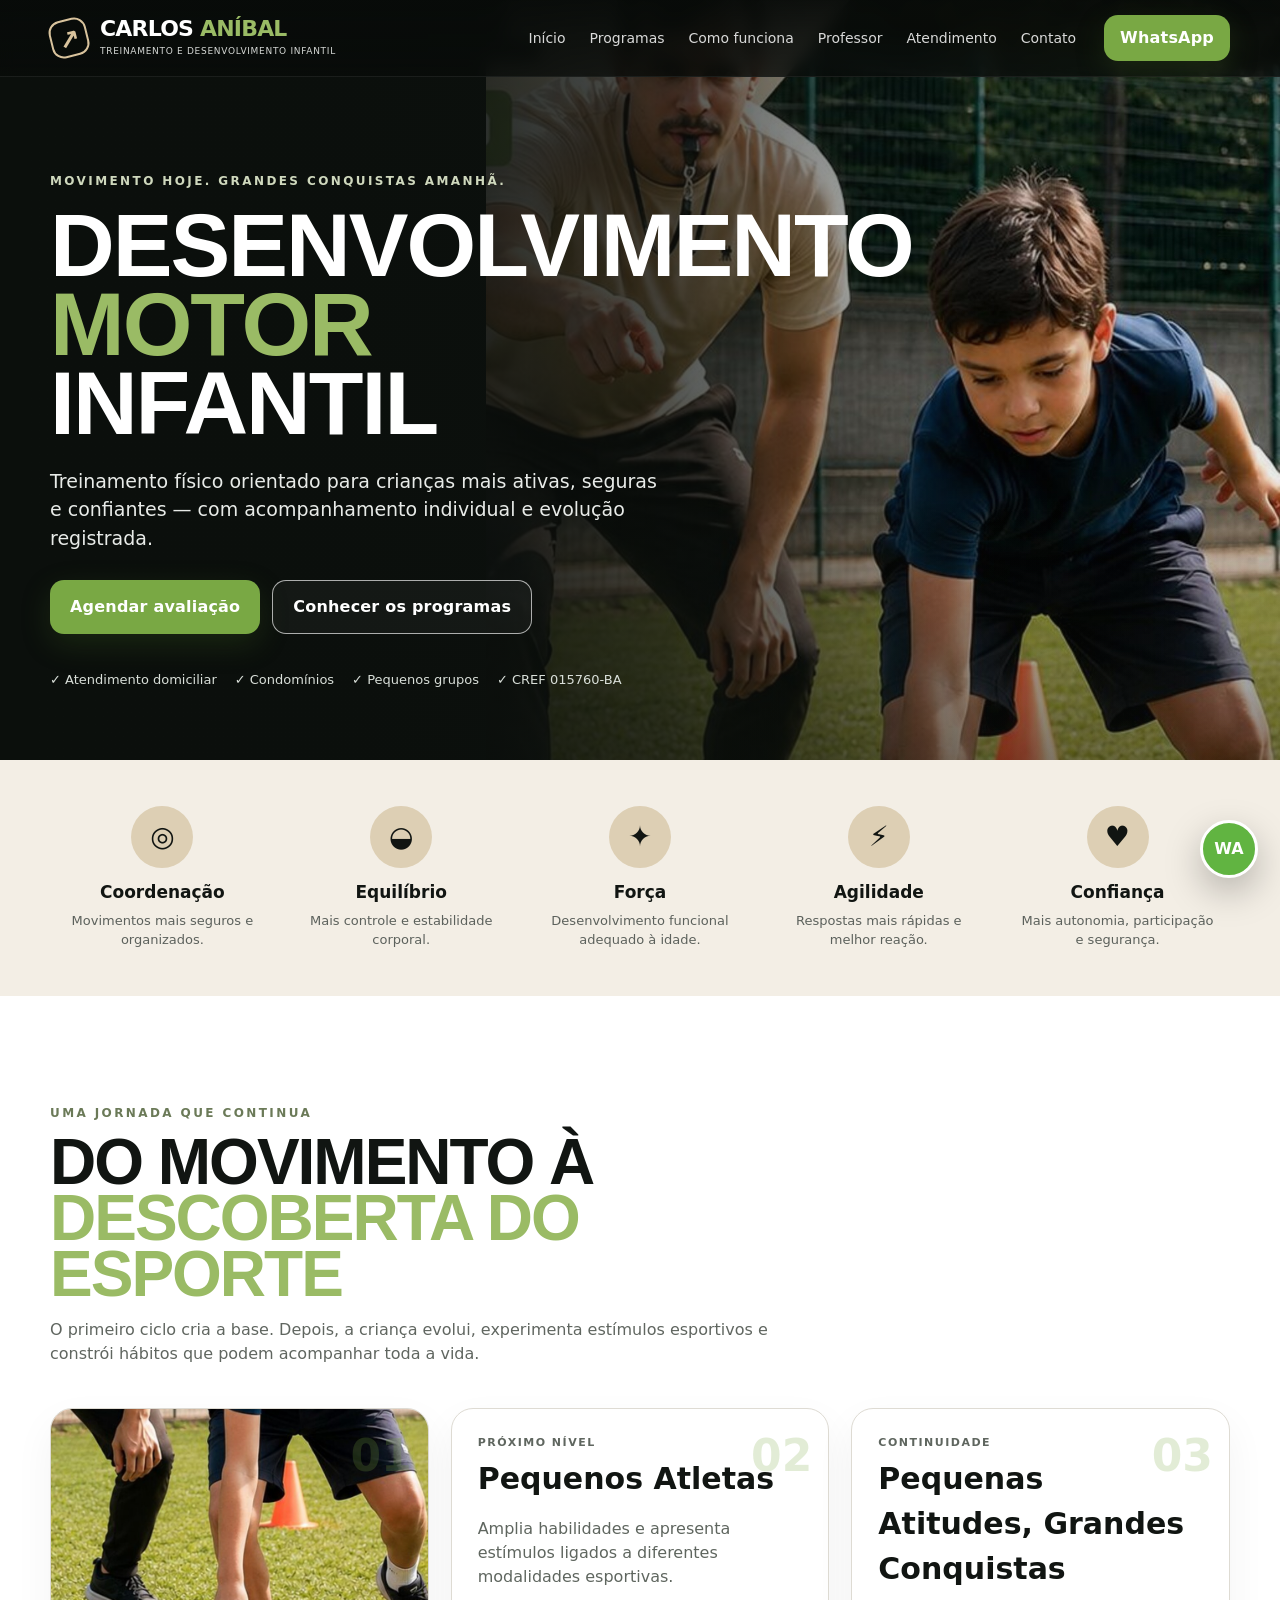
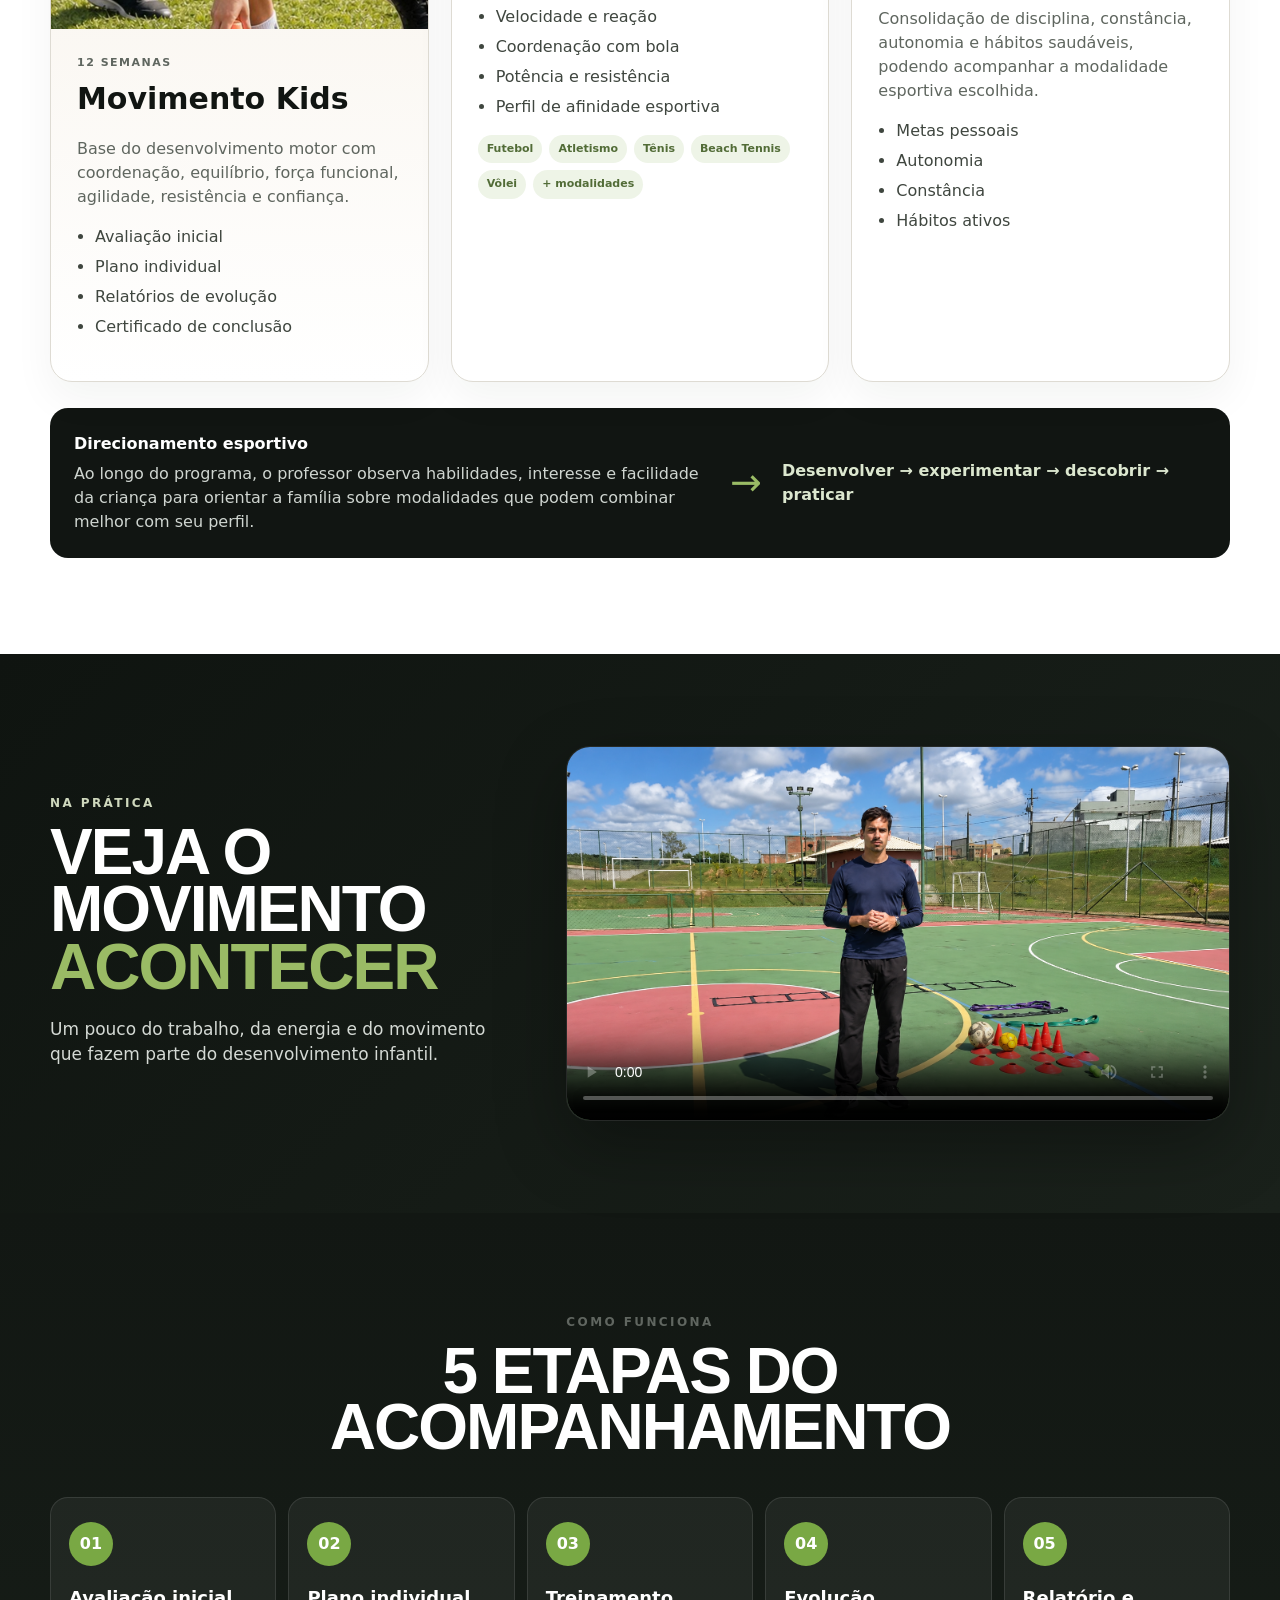
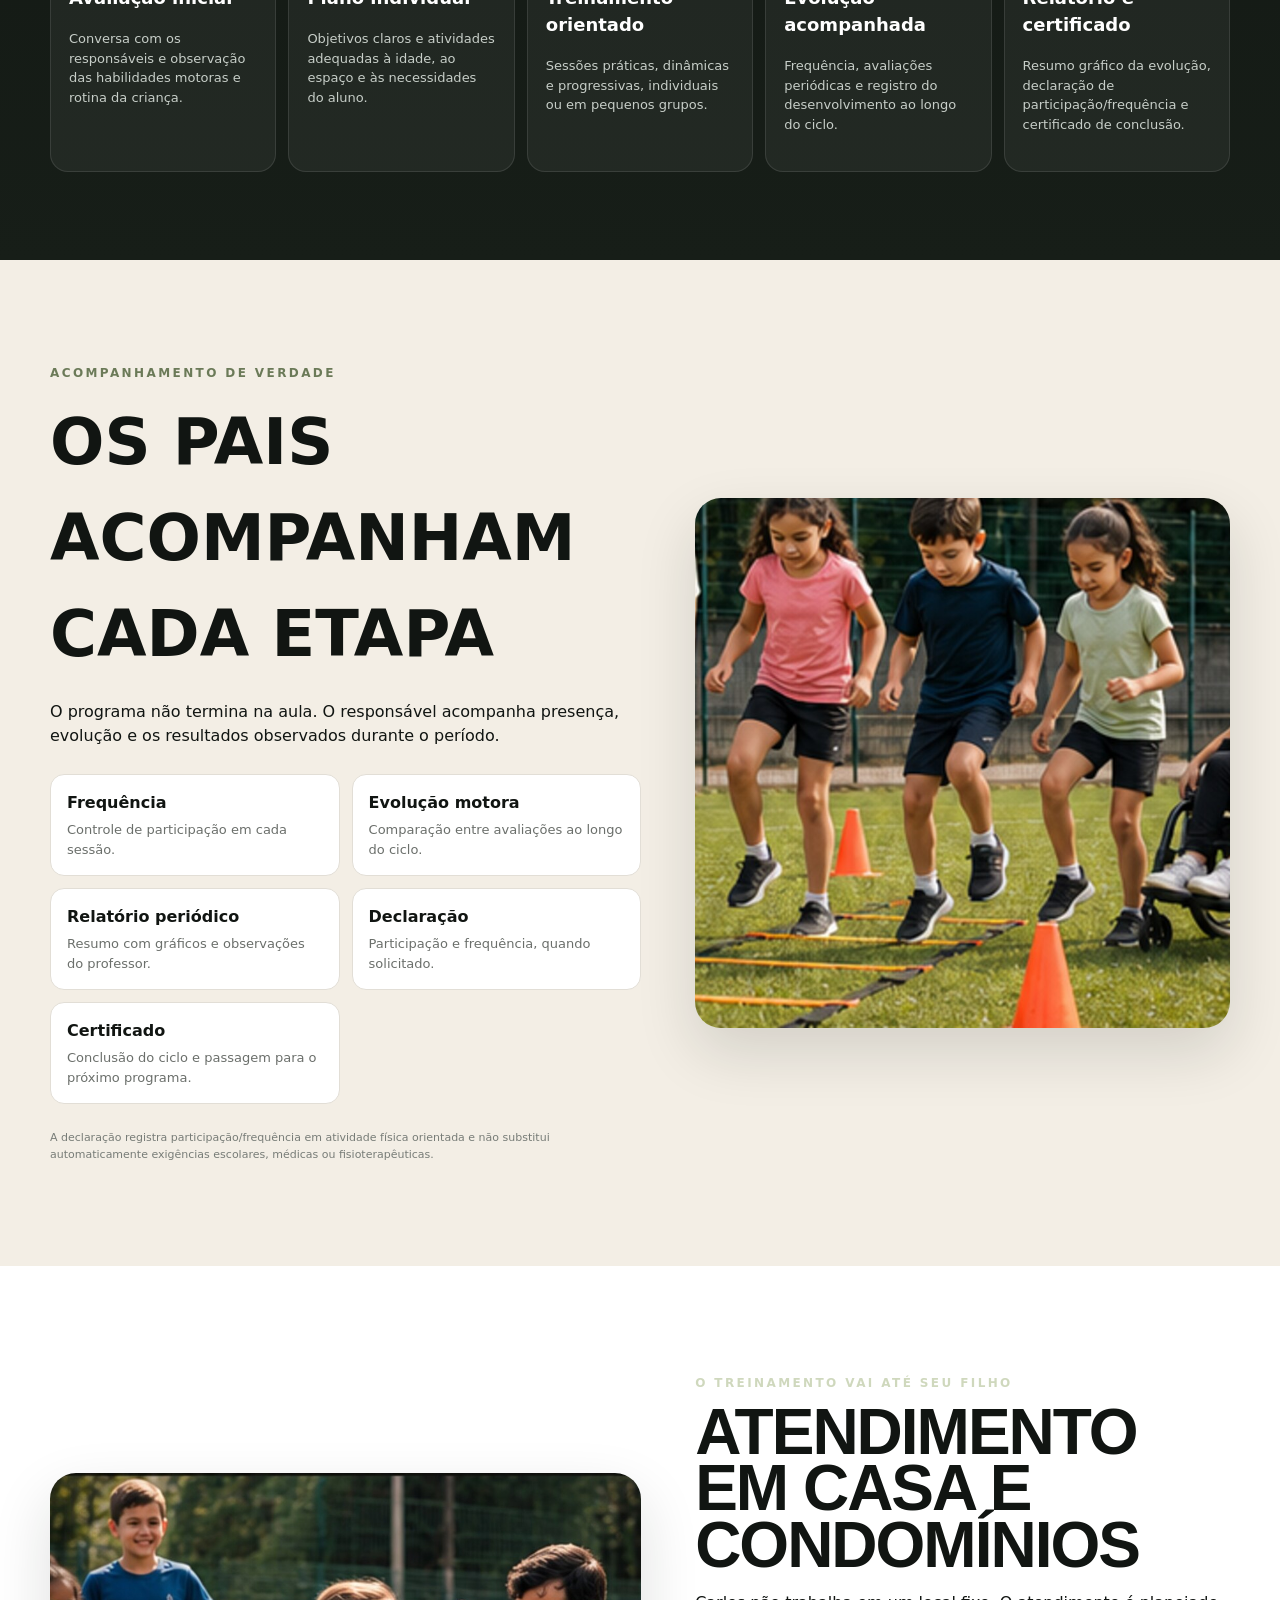
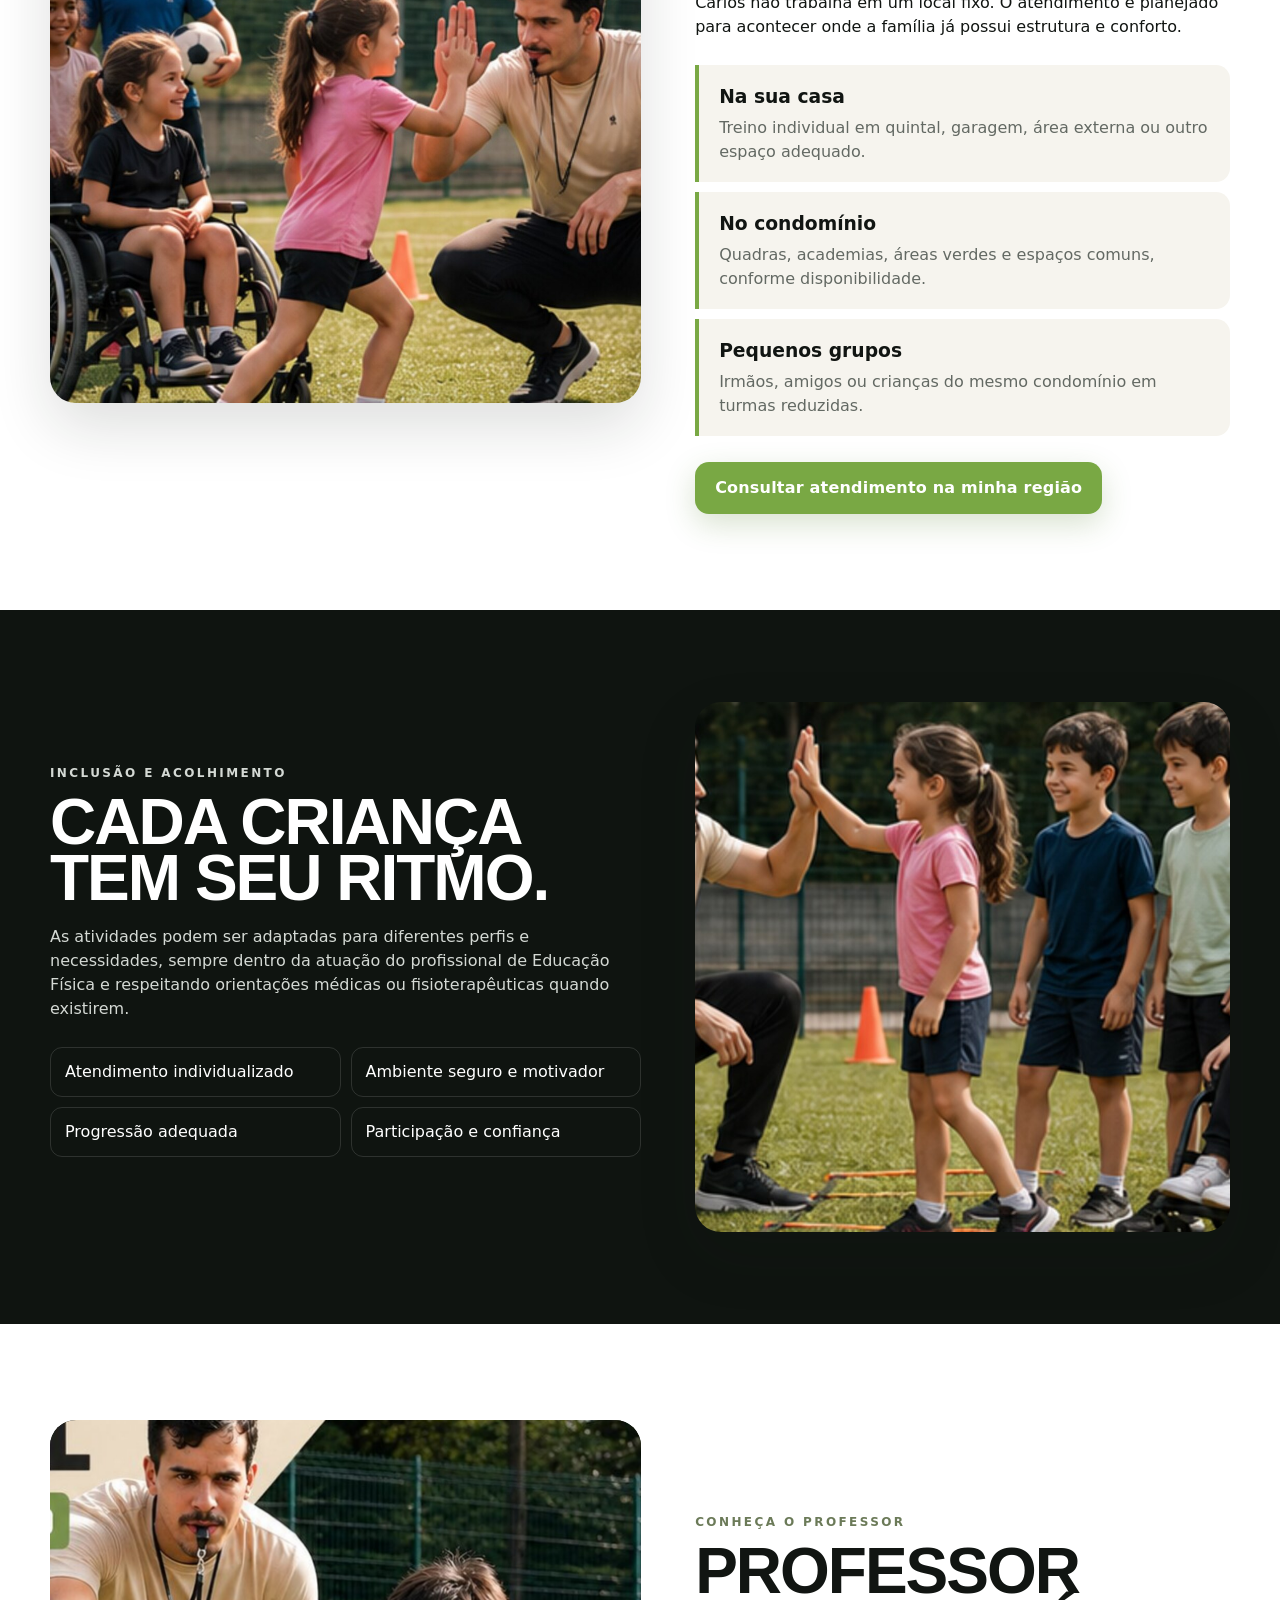
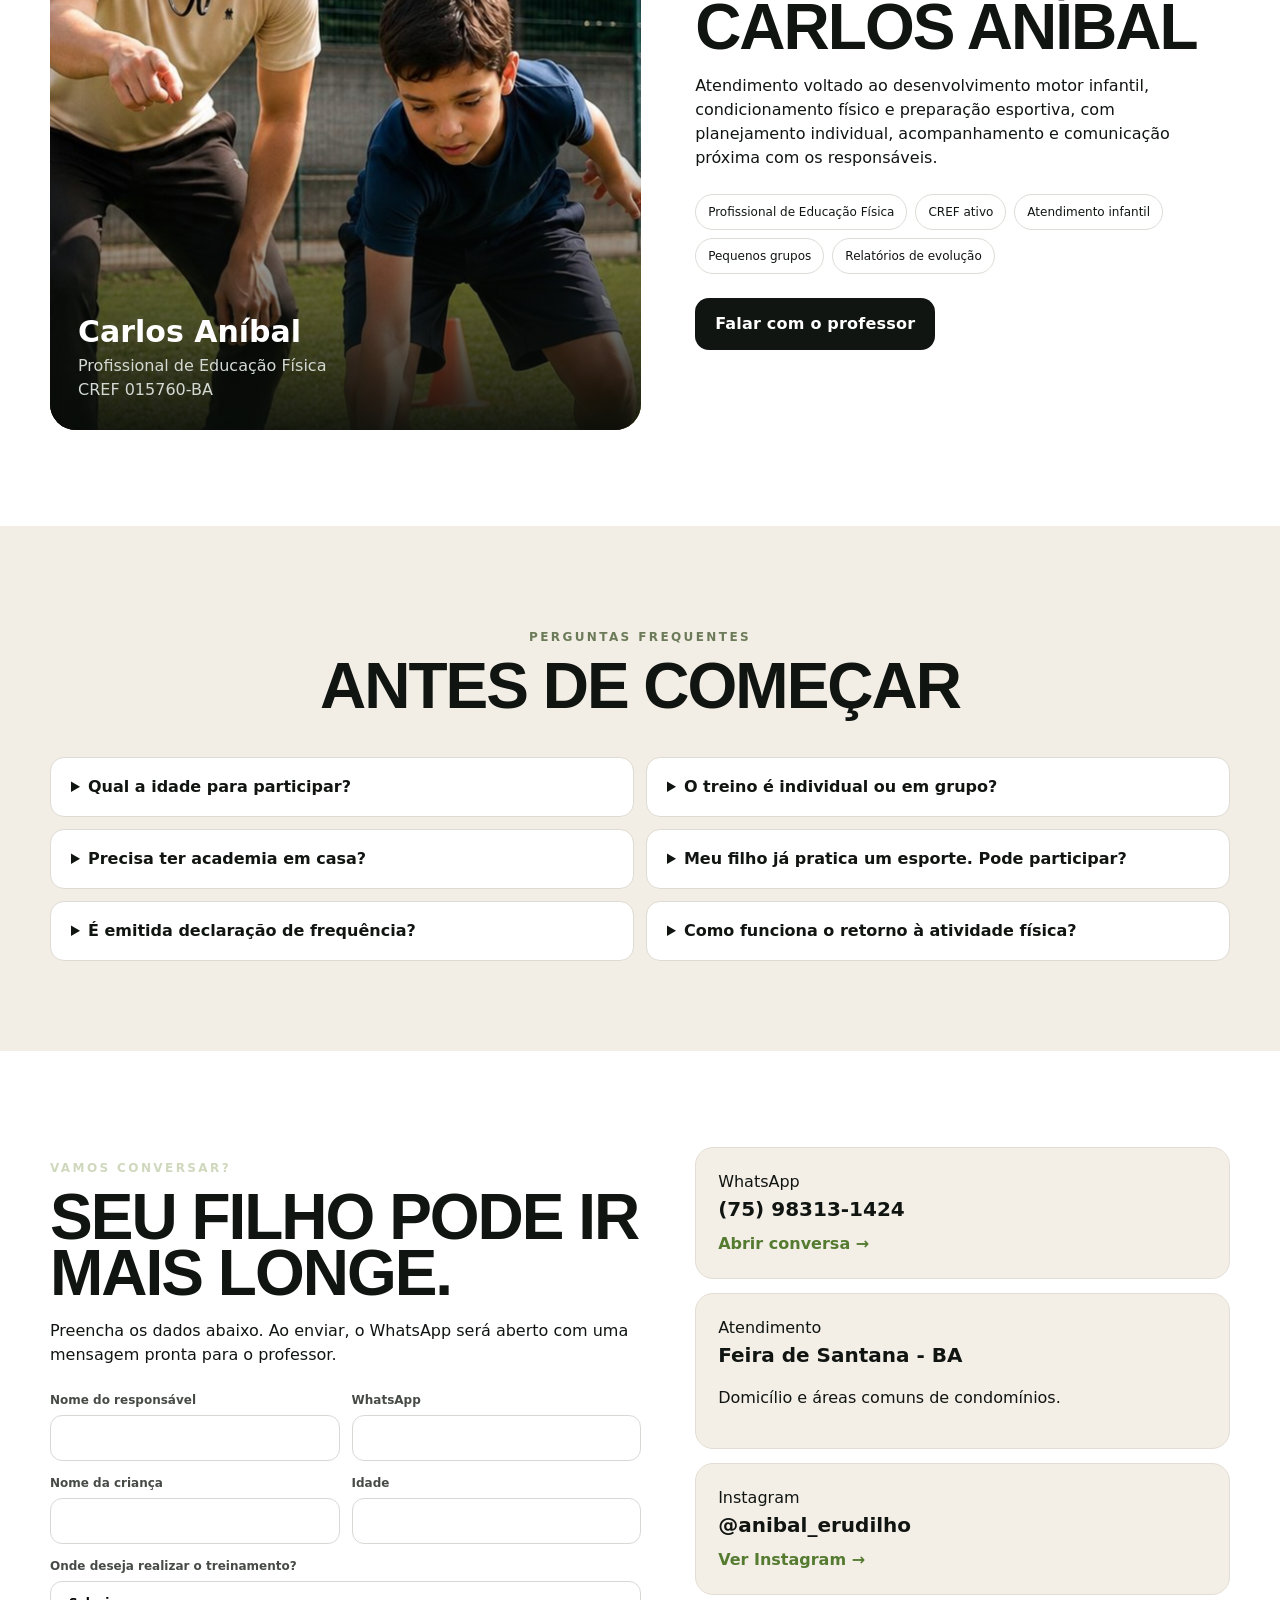
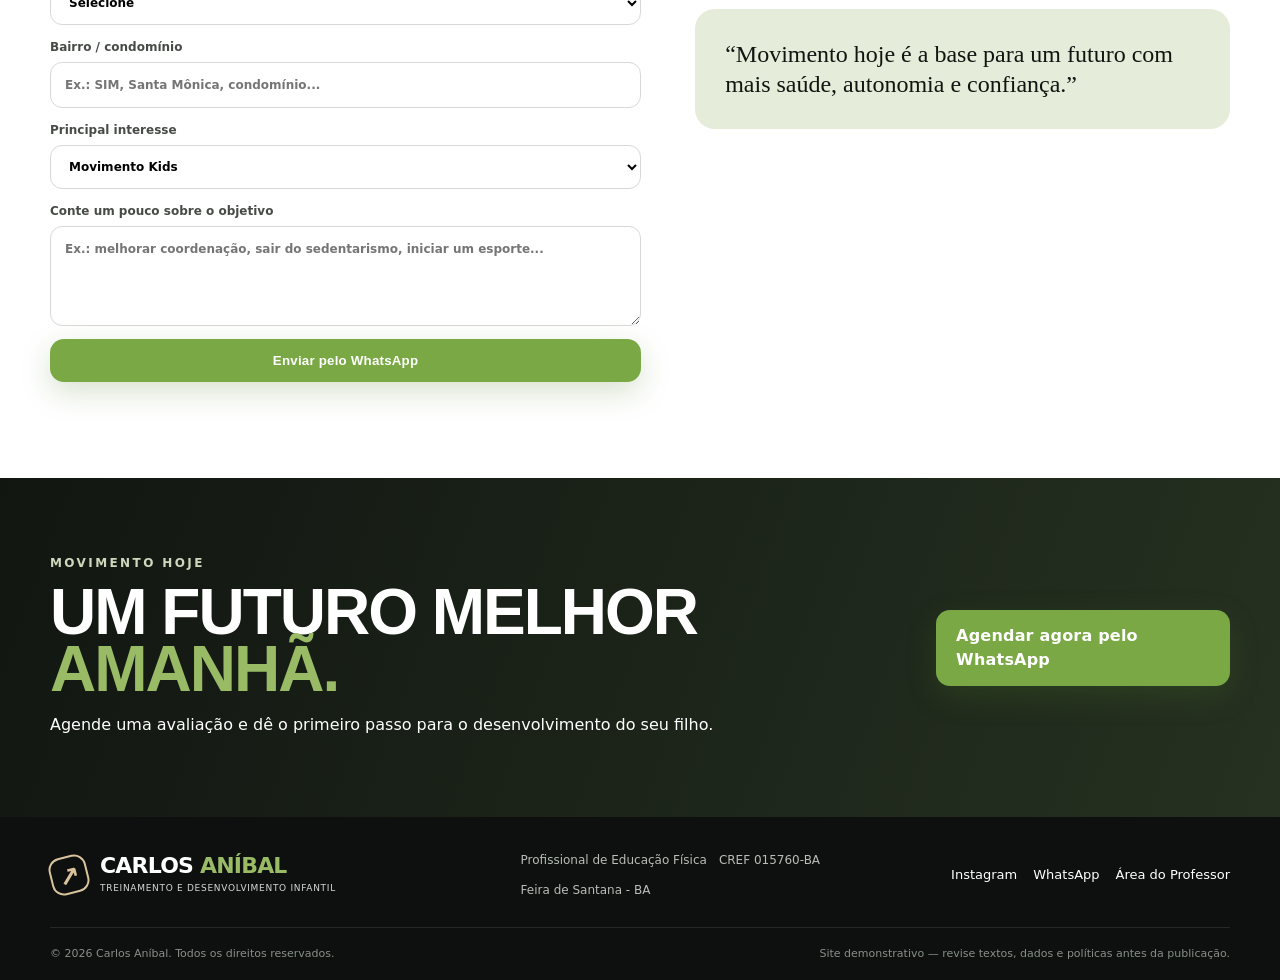
==== commit d1d4a107: "atualização" ====
--- a/index.html
+++ b/index.html
@@ -7,6 +7,16 @@
 <meta name="description" content="Treinamento infantil personalizado em domicílio e condomínios em Feira de Santana. Desenvolvimento motor, coordenação, equilíbrio, agilidade e preparação esportiva.">
 <title>Carlos Aníbal | Treinamento e Desenvolvimento Infantil</title>
 <link rel="stylesheet" href="assets/css/style.css">
+
+<!-- Google Analytics -->
+<script async src="https://www.googletagmanager.com/gtag/js?id=G-Y2GQM0G3S9"></script>
+<script>
+  window.dataLayer = window.dataLayer || [];
+  function gtag(){dataLayer.push(arguments);}
+  gtag('js', new Date());
+
+  gtag('config', 'G-Y2GQM0G3S9');
+</script>
 </head>
 <body>
 <header class="site-header" id="inicio">
@@ -107,6 +117,26 @@
   </div>
 </section>
 
+
+<section class="movement-video section-dark" id="movimento-video">
+  <div class="container movement-video-grid">
+    <div class="movement-video-copy reveal">
+      <p class="eyebrow">Na prática</p>
+      <h2>VEJA O MOVIMENTO <span>ACONTECER</span></h2>
+      <p>Um pouco do trabalho, da energia e do movimento que fazem parte do desenvolvimento infantil.</p>
+    </div>
+
+    <div class="movement-video-frame reveal">
+      <video controls playsinline preload="metadata"
+             poster="assets/img/hero-carlos2.jpg"
+             aria-label="Vídeo do treinamento infantil Carlos Aníbal">
+        <source src="assets/Video/01-quadra.mp4" type="video/mp4">
+        Seu navegador não suporta a reprodução de vídeo.
+      </video>
+    </div>
+  </div>
+</section>
+
 <section class="how" id="como-funciona">
   <div class="container">
     <div class="section-heading centered reveal">
--- a/assets/css/style.css
+++ b/assets/css/style.css
@@ -4,3 +4,16 @@
 *{box-sizing:border-box}html{scroll-behavior:smooth}body{margin:0;font-family:Inter,ui-sans-serif,system-ui,-apple-system,BlinkMacSystemFont,"Segoe UI",sans-serif;color:var(--ink);background:#fff;line-height:1.5}img{display:block;max-width:100%}a{color:inherit;text-decoration:none}.container{width:min(var(--max),calc(100% - 40px));margin:auto}.site-header{position:fixed;inset:0 0 auto;z-index:1000;background:linear-gradient(to bottom,rgba(8,11,9,.96),rgba(8,11,9,.78));backdrop-filter:blur(8px);border-bottom:1px solid rgba(255,255,255,.08)}.nav-wrap{height:76px;display:flex;align-items:center;gap:28px}.brand{display:flex;align-items:center;gap:12px;color:#fff;min-width:max-content}.brand-icon{width:38px;height:38px;border:2px solid var(--sand);color:var(--sand);display:grid;place-items:center;border-radius:12px;font-size:26px;font-weight:900;transform:rotate(-14deg)}.brand strong{display:block;font-size:22px;line-height:1;font-weight:900;letter-spacing:-.8px}.brand em{font-style:normal;color:var(--green2)}.brand small{display:block;margin-top:5px;font-size:9px;text-transform:uppercase;letter-spacing:.7px;color:#d7dad7}.main-nav{margin-left:auto;display:flex;align-items:center;gap:24px}.main-nav a{color:#f5f5f5;font-size:14px;opacity:.88}.main-nav a:hover{color:var(--green2)}.btn{border:0;border-radius:14px;padding:14px 20px;font-weight:800;letter-spacing:.2px;display:inline-flex;align-items:center;justify-content:center;gap:9px;cursor:pointer;transition:.2s ease}.btn:hover{transform:translateY(-2px)}.btn-primary,.btn-whatsapp{background:var(--green);color:#fff;box-shadow:0 10px 30px rgba(78,121,35,.22)}.btn-whatsapp{padding:11px 16px}.btn-ghost{border:1px solid rgba(255,255,255,.65);color:#fff;background:rgba(255,255,255,.04)}.btn-dark{background:var(--ink);color:#fff}.nav-toggle{display:none;background:none;border:0;color:#fff;font-size:26px}.hero{min-height:760px;position:relative;background:#0d120f;color:#fff;overflow:hidden}.hero-media{position:absolute;inset:0 0 0 38%;}.hero-media img{width:100%;height:100%;object-fit:cover;object-position:center 28%}.hero-overlay{position:absolute;inset:0;background:linear-gradient(90deg,#0b0f0c 0%,rgba(11,15,12,.96) 28%,rgba(11,15,12,.72) 52%,rgba(11,15,12,.15) 78%,rgba(11,15,12,.08) 100%),linear-gradient(0deg,rgba(11,15,12,.45),transparent 35%)}.hero-grid{position:relative;z-index:2;min-height:760px;display:grid;align-items:center;padding-top:90px}.hero-copy{max-width:700px}.eyebrow{text-transform:uppercase;letter-spacing:2.4px;font-size:12px;font-weight:800;color:#cfd8bd}.eyebrow.dark{color:#6b7a58}.hero h1,.section-heading h2,.attendance h2,.inclusive h2,.professor h2,.contact h2,.final-cta h2{font-family:"Arial Narrow",Impact,Haettenschweiler,sans-serif;font-size:clamp(52px,7vw,92px);line-height:.88;margin:16px 0 24px;letter-spacing:-2px}.hero h1 span,.section-heading h2 span,.final-cta h2 span{color:var(--green2)}.hero-lead{font-size:19px;max-width:620px;color:#e8ebe8}.hero-actions{display:flex;gap:12px;flex-wrap:wrap;margin-top:28px}.trust-row{display:flex;gap:18px;flex-wrap:wrap;margin-top:36px;color:#d9dfd9;font-size:13px}.benefits{padding:34px 0}.section-light{background:var(--cream)}.benefit-grid{display:grid;grid-template-columns:repeat(5,1fr);gap:14px}.benefit-grid article{text-align:center;padding:12px}.round-icon{display:grid;place-items:center;width:62px;height:62px;border-radius:50%;background:#ddcfb4;margin:0 auto 12px;font-size:28px}.benefit-grid h3{margin:5px 0;font-size:17px}.benefit-grid p{margin:0;color:#5c615c;font-size:13px}.programs{padding:96px 0;background:#fff}.section-heading{max-width:780px;margin-bottom:42px}.section-heading.centered{text-align:center;margin-left:auto;margin-right:auto}.section-heading h2{font-size:clamp(42px,5vw,68px);margin:9px 0 16px}.section-heading p{color:#606660}.journey-line{display:grid;grid-template-columns:repeat(3,1fr);gap:22px}.program-card{border:1px solid var(--line);border-radius:var(--radius);overflow:hidden;background:#fff;position:relative;box-shadow:0 16px 40px rgba(26,32,27,.05)}.program-card.featured{background:linear-gradient(180deg,#f8f3eb,#fff)}.program-number{position:absolute;top:14px;right:16px;font-size:44px;font-weight:900;color:rgba(121,168,68,.22);z-index:2}.program-image{height:220px;overflow:hidden}.program-image img{width:100%;height:100%;object-fit:cover}.program-body{padding:26px}.kicker{text-transform:uppercase;letter-spacing:1.5px;font-size:11px;color:#6b8d45;font-weight:900;margin:0}.program-card h3{font-size:30px;margin:4px 0 12px}.program-card p{color:#5f665f}.program-card ul{padding-left:18px;color:#3f463f}.program-card li{margin:6px 0}.sport-tags{display:flex;flex-wrap:wrap;gap:7px;margin-top:16px}.sport-tags span{background:#eef4e7;color:#526c37;border-radius:999px;padding:6px 9px;font-size:11px;font-weight:700}.sports-direction{margin-top:26px;border-radius:18px;padding:24px;background:var(--ink);color:#fff;display:grid;grid-template-columns:1.5fr auto 1fr;align-items:center;gap:20px}.sports-direction p{margin:6px 0 0;color:#cfd5d0}.direction-arrow{font-size:38px;color:var(--green2)}.direction-result{color:#dce7cf}.how{padding:88px 0;background:linear-gradient(180deg,#121713,#171e18);color:#fff}.how .section-heading h2{color:#fff}.steps{display:grid;grid-template-columns:repeat(5,1fr);gap:12px}.steps article{padding:24px 18px;border-radius:18px;background:rgba(255,255,255,.055);border:1px solid rgba(255,255,255,.1)}.steps span{display:grid;place-items:center;width:44px;height:44px;border-radius:50%;background:var(--green);font-weight:900}.steps h3{font-size:18px}.steps p{color:#c7cec8;font-size:13px}.parents{padding:92px 0}.parents-grid,.attendance-grid,.inclusive-grid,.professor-grid,.contact-grid{display:grid;grid-template-columns:1.05fr .95fr;gap:54px;align-items:center}.parents-copy h2,.attendance h2,.inclusive h2,.professor h2,.contact h2{font-size:clamp(42px,5vw,66px);margin:8px 0 18px}.parent-items{display:grid;grid-template-columns:repeat(2,1fr);gap:12px;margin:26px 0}.parent-items div{background:#fff;border:1px solid #e2ded6;padding:16px;border-radius:14px}.parent-items strong,.parent-items span{display:block}.parent-items span{font-size:13px;color:#6b6f6b;margin-top:5px}.parents-visual img,.attendance-visual img,.inclusive-visual img{width:100%;height:530px;object-fit:cover;border-radius:26px;box-shadow:0 24px 60px rgba(22,28,23,.14)}.fine-print{font-size:11px;color:#777c77}.attendance{padding:96px 0;background:#fff}.service-cards{display:grid;gap:10px;margin:26px 0}.service-cards article{padding:18px 20px;border-left:4px solid var(--green);background:#f6f4ee;border-radius:0 14px 14px 0}.service-cards h3{margin:0 0 5px}.service-cards p{margin:0;color:#636963}.section-dark{background:#0f1410;color:#fff}.inclusive{padding:92px 0}.inclusive-copy p{color:#d4d9d4}.check-list{display:grid;grid-template-columns:repeat(2,1fr);gap:10px;list-style:none;padding:0;margin:26px 0}.check-list li{padding:12px 14px;border:1px solid rgba(255,255,255,.13);border-radius:12px}.professor{padding:96px 0}.professor-card{position:relative;border-radius:26px;overflow:hidden;min-height:610px;background:#101510}.professor-card img{width:100%;height:610px;object-fit:cover;object-position:center 30%}.professor-card:after{content:"";position:absolute;inset:50% 0 0;background:linear-gradient(transparent,rgba(8,12,9,.92))}.professor-card>div{position:absolute;z-index:2;left:28px;right:28px;bottom:28px;color:#fff}.professor-card strong,.professor-card span{display:block}.professor-card strong{font-size:30px}.professor-card span{color:#d3d9d3}.credentials{display:flex;flex-wrap:wrap;gap:8px;margin:24px 0}.credentials span{border:1px solid #d9ded6;border-radius:999px;padding:8px 12px;font-size:12px}.faq{padding:90px 0}.faq-grid{display:grid;grid-template-columns:1fr 1fr;gap:12px}.faq details{background:#fff;border:1px solid #dedbd3;border-radius:14px;padding:17px 20px}.faq summary{font-weight:800;cursor:pointer}.faq p{color:#636963}.contact{padding:96px 0;background:#fff}.contact-grid{align-items:start}.contact-form{display:grid;gap:13px;margin-top:24px}.field-row{display:grid;grid-template-columns:1fr 1fr;gap:12px}.contact-form label{font-size:12px;font-weight:700;color:#464b46}.contact-form input,.contact-form select,.contact-form textarea{display:block;width:100%;margin-top:6px;border:1px solid #d8d9d5;border-radius:12px;padding:13px 14px;background:#fff;font:inherit}.contact-form input:focus,.contact-form select:focus,.contact-form textarea:focus{outline:2px solid rgba(121,168,68,.35);border-color:var(--green)}.contact-aside{display:grid;gap:14px}.contact-box{border-radius:18px;padding:22px;background:#f3efe7;border:1px solid #e3ded5}.contact-box span,.contact-box strong{display:block}.contact-box strong{font-size:20px}.contact-box a{display:inline-block;margin-top:8px;color:#557b31;font-weight:800}.contact-aside blockquote{margin:0;border-radius:20px;background:#e5ecd9;padding:30px;font-family:Georgia,serif;font-size:24px;line-height:1.25}.final-cta{padding:64px 0;background:linear-gradient(110deg,#111611,#263121);color:#fff}.final-cta-inner{display:flex;align-items:center;justify-content:space-between;gap:30px}.final-cta h2{font-size:clamp(38px,5vw,64px);margin:8px 0}.site-footer{background:#0d100e;color:#fff;padding:34px 0 18px}.footer-top{display:grid;grid-template-columns:1.1fr 1fr auto;align-items:center;gap:30px}.footer-meta{display:flex;flex-wrap:wrap;gap:12px;color:#b8bdb9;font-size:12px}.footer-links{display:flex;gap:16px;font-size:13px}.footer-bottom{border-top:1px solid rgba(255,255,255,.1);margin-top:28px;padding-top:18px;display:flex;justify-content:space-between;color:#888f89;font-size:11px}.floating-wa{position:fixed;right:22px;bottom:22px;z-index:1001;width:58px;height:58px;border-radius:50%;display:grid;place-items:center;background:#61b441;color:#fff;font-weight:900;box-shadow:0 14px 36px rgba(0,0,0,.25);border:3px solid #fff}.reveal{opacity:0;transform:translateY(18px);transition:opacity .55s ease,transform .55s ease}.reveal.in{opacity:1;transform:none}
 @media(max-width:980px){.nav-cta{display:none}.main-nav{position:absolute;top:76px;left:20px;right:20px;background:#121713;border:1px solid rgba(255,255,255,.1);border-radius:16px;padding:16px;display:none;flex-direction:column;align-items:stretch}.main-nav.open{display:flex}.nav-toggle{display:block;margin-left:auto}.hero-media{inset:0}.hero-overlay{background:linear-gradient(90deg,rgba(8,12,9,.96),rgba(8,12,9,.72)),linear-gradient(0deg,rgba(8,12,9,.72),transparent)}.hero-copy{max-width:650px}.benefit-grid{grid-template-columns:repeat(3,1fr)}.journey-line{grid-template-columns:1fr}.steps{grid-template-columns:repeat(2,1fr)}.parents-grid,.attendance-grid,.inclusive-grid,.professor-grid,.contact-grid{grid-template-columns:1fr}.parents-visual{order:-1}.attendance-visual{order:2}.parents-visual img,.attendance-visual img,.inclusive-visual img{height:430px}.footer-top{grid-template-columns:1fr}.footer-links{flex-wrap:wrap}.final-cta-inner{align-items:flex-start;flex-direction:column}}
 @media(max-width:640px){.container{width:min(100% - 28px,var(--max))}.nav-wrap{height:68px}.brand strong{font-size:18px}.brand small{font-size:7px}.brand-icon{width:32px;height:32px}.main-nav{top:68px}.hero{min-height:720px}.hero-grid{min-height:720px;padding-top:100px;align-items:end;padding-bottom:46px}.hero h1{font-size:54px}.hero-lead{font-size:16px}.hero-actions .btn{width:100%}.trust-row{font-size:11px;gap:9px}.benefit-grid{grid-template-columns:repeat(2,1fr)}.benefit-grid article:last-child{grid-column:1/-1}.programs,.parents,.attendance,.inclusive,.professor,.contact,.faq{padding:68px 0}.section-heading h2,.parents-copy h2,.attendance h2,.inclusive h2,.professor h2,.contact h2{font-size:42px}.sports-direction{grid-template-columns:1fr}.direction-arrow{transform:rotate(90deg)}.steps{grid-template-columns:1fr}.parent-items{grid-template-columns:1fr}.parents-visual img,.attendance-visual img,.inclusive-visual img{height:320px}.check-list{grid-template-columns:1fr}.professor-card,.professor-card img{min-height:500px;height:500px}.faq-grid{grid-template-columns:1fr}.field-row{grid-template-columns:1fr}.contact-aside blockquote{font-size:20px}.footer-bottom{flex-direction:column;gap:8px}.floating-wa{right:14px;bottom:14px}}
+
+/* Seção de vídeo — Veja o movimento acontecer */
+.movement-video{padding:92px 0;background:linear-gradient(135deg,#0f1410,#1a211b)}
+.movement-video-grid{display:grid;grid-template-columns:.82fr 1.18fr;gap:54px;align-items:center}
+.movement-video-copy{max-width:520px}
+.movement-video-copy h2{font-family:"Arial Narrow",Impact,Haettenschweiler,sans-serif;font-size:clamp(42px,5vw,68px);line-height:.9;letter-spacing:-2px;margin:10px 0 20px;color:#fff}
+.movement-video-copy h2 span{color:var(--green2)}
+.movement-video-copy>p:not(.eyebrow){color:#d4d9d4;font-size:17px}
+.movement-video-note{font-size:13px!important;color:#aeb8ad!important;border-left:3px solid var(--green);padding-left:14px;margin-top:24px}
+.movement-video-frame{border-radius:24px;overflow:hidden;background:#080b09;border:1px solid rgba(255,255,255,.12);box-shadow:0 24px 70px rgba(0,0,0,.32)}
+.movement-video-frame video{display:block;width:100%;height:auto;aspect-ratio:16/9;object-fit:cover;background:#080b09}
+@media(max-width:980px){.movement-video-grid{grid-template-columns:1fr;gap:30px}.movement-video-copy{max-width:700px}}
+@media(max-width:640px){.movement-video{padding:68px 0}.movement-video-copy h2{font-size:42px}.movement-video-copy>p:not(.eyebrow){font-size:15px}.movement-video-frame{border-radius:18px}}
